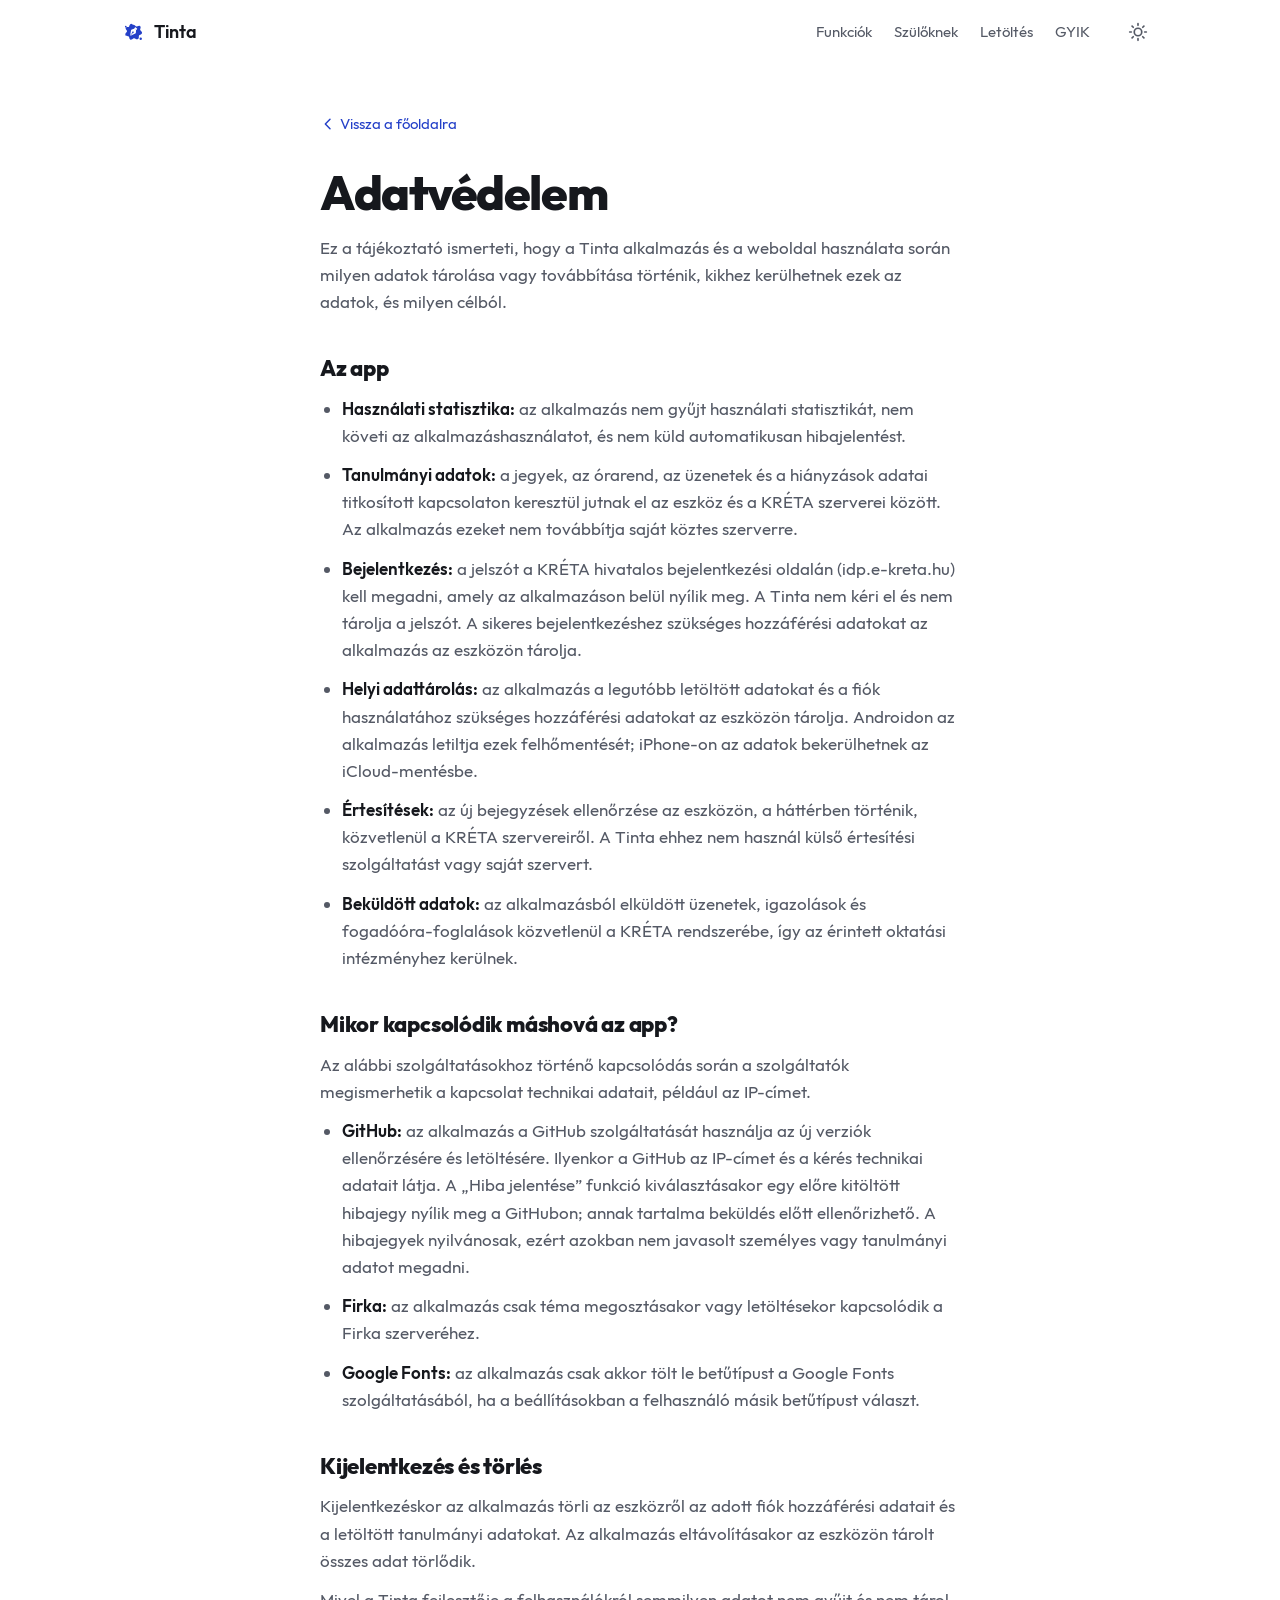
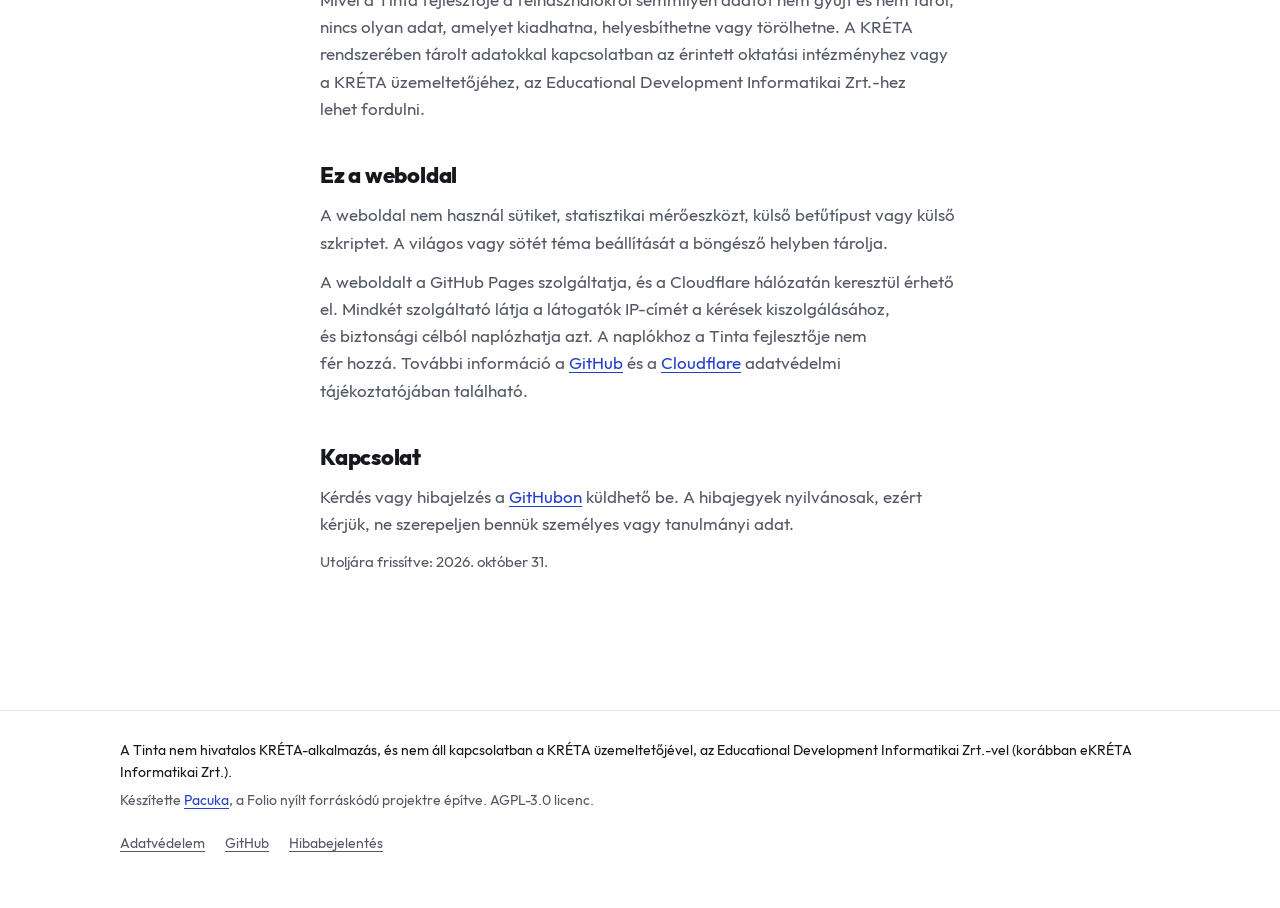
==== adatvedelem.html @ 9debe03b "GYIK és adatvédelem bővítése, animációk Co-Authored-By: Claude Opus 5.5 <noreply@anthropic.com>" ====
<!doctype html>
<html lang="hu" class="no-js">
<head>
  <meta charset="utf-8">
  <meta name="viewport" content="width=device-width, initial-scale=1">
  <meta http-equiv="Content-Security-Policy" content="default-src 'self'; img-src 'self'; style-src 'self'; script-src 'self'; font-src 'self'; object-src 'none'; base-uri 'self'; form-action 'none'">
  <meta name="referrer" content="strict-origin-when-cross-origin">
  <title>Adatvédelem – Tinta</title>
  <meta name="description" content="Tájékoztató a Tinta alkalmazás és a weboldal adatkezeléséről, az adattárolásról és az adat továbbításáról.">
  <meta name="theme-color" content="#111318">
  <link rel="canonical" href="https://tinta.pacuka.hu/adatvedelem.html">
  <link rel="icon" href="img/favicon.svg" type="image/svg+xml">
  <link rel="apple-touch-icon" href="img/icon-180.png">
  <script src="js/theme-boot.js"></script>
  <link rel="stylesheet" href="css/style.css">
</head>
<body>
<a class="skip" href="#fo">Ugrás a tartalomhoz</a>

<header class="site-header">
  <div class="container">
    <a class="brand" href="./" aria-label="Tinta – főoldal">
      <svg viewBox="0 0 108 108" aria-hidden="true"><defs><mask id="logo-m" maskUnits="userSpaceOnUse" x="0" y="0" width="108" height="108"><path d="M55 24c7 0 9 8 15 7s12-6 15 0-3 10-1 15 10 7 7 14-10 3-12 9 2 13-6 15-10-6-16-4-9 9-15 5-1-10-7-13-13 0-13-8 8-7 7-14-9-8-4-14 10 1 13-5c2-6 5-11 9-11S50 24 55 24z" fill="#fff"/><circle cx="86" cy="82" r="5" fill="#fff"/><circle cx="24" cy="32" r="3.5" fill="#fff"/><g transform="rotate(38 54 56) translate(19.6 20.2) scale(.62)"><path d="M54 88 L36 54 Q34 50 37 46 L48 30 L60 30 L71 46 Q74 50 72 54 Z" fill="#000"/><rect x="45" y="20" width="18" height="12" rx="3" fill="#000"/><path d="M54 86 L54 62" stroke="#fff" stroke-width="3.6" stroke-linecap="round"/><circle cx="54" cy="57" r="5.5" fill="#fff"/></g></mask></defs><rect width="108" height="108" fill="currentColor" mask="url(#logo-m)"/></svg>
      Tinta
    </a>
    <nav class="nav" id="site-nav" aria-label="Főmenü">
      <a href="./#funkciok">Funkciók</a>
      <a href="./#szuloknek">Szülőknek</a>
      <a href="./#letoltes">Letöltés</a>
      <a href="./#gyik">GYIK</a>
    </nav>
    <div class="header-actions">
      <button class="theme-toggle" id="theme-toggle" type="button" aria-pressed="false" aria-label="Világos téma">
        <svg class="moon" viewBox="0 0 24 24" fill="none" stroke="currentColor" stroke-width="2" stroke-linecap="round" stroke-linejoin="round" aria-hidden="true"><path d="M21 12.8A9 9 0 1 1 11.2 3a7 7 0 0 0 9.8 9.8z"/></svg>
        <svg class="sun" viewBox="0 0 24 24" fill="none" stroke="currentColor" stroke-width="2" stroke-linecap="round" aria-hidden="true"><circle cx="12" cy="12" r="4.5"/><path d="M12 2v2M12 20v2M4.9 4.9l1.4 1.4M17.7 17.7l1.4 1.4M2 12h2M20 12h2M4.9 19.1l1.4-1.4M17.7 6.3l1.4-1.4"/></svg>
      </button>
      <button class="menu-toggle" id="menu-toggle" type="button" aria-controls="site-nav" aria-expanded="false" aria-label="Menü">
        <svg viewBox="0 0 24 24" fill="none" stroke="currentColor" stroke-width="2.2" stroke-linecap="round" aria-hidden="true"><path class="bar1" d="M4 7h16"/><path class="bar2" d="M4 12h16"/><path class="bar3" d="M4 17h16"/></svg>
      </button>
    </div>
  </div>
</header>

<main id="fo">
  <article class="article">
    <!-- Élesítés előtt ügyvéd vagy adatvédelmi szakember nézze át ezt a szöveget!
         A tárhely GitHub Pages + Cloudflare (IP-naplózás, lásd „Ez a weboldal”). Ha statisztika (Umami) kerül az oldalra, ezt a részt is át kell írni. -->
    <a class="back" href="./"><svg width="18" height="18" viewBox="0 0 24 24" fill="none" stroke="currentColor" stroke-width="2.2" stroke-linecap="round" stroke-linejoin="round" aria-hidden="true"><path d="M15 5l-7 7 7 7"/></svg>Vissza a főoldalra</a>
    <h1>Adatvédelem</h1>
    <p>Ez a tájékoztató ismerteti, hogy a Tinta alkalmazás és a weboldal használata során milyen adatok tárolása vagy továbbítása történik, kikhez kerülhetnek ezek az adatok, és milyen célból.</p>

    <h2>Az app</h2>
    <ul>
      <li><strong>Használati statisztika:</strong> az alkalmazás nem gyűjt használati statisztikát, nem követi az alkalmazáshasználatot, és nem küld automatikusan hibajelentést.</li>
      <li><strong>Tanulmányi adatok:</strong> a jegyek, az órarend, az üzenetek és a hiányzások adatai titkosított kapcsolaton keresztül jutnak el az eszköz és a KRÉTA szerverei között. Az alkalmazás ezeket nem továbbítja saját köztes szerverre.</li>
      <li><strong>Bejelentkezés:</strong> a jelszót a KRÉTA hivatalos bejelentkezési oldalán (<span class="nowrap">idp.e-kreta.hu</span>) kell megadni, amely az alkalmazáson belül nyílik meg. A Tinta nem kéri el és nem tárolja a jelszót. A sikeres bejelentkezéshez szükséges hozzáférési adatokat az alkalmazás az eszközön tárolja.</li>
      <li><strong>Helyi adattárolás:</strong> az alkalmazás a legutóbb letöltött adatokat és a fiók használatához szükséges hozzáférési adatokat az eszközön tárolja. Androidon az alkalmazás letiltja ezek felhőmentését; iPhone-on az adatok bekerülhetnek az iCloud-mentésbe.</li>
      <li><strong>Értesítések:</strong> az új bejegyzések ellenőrzése az eszközön, a háttérben történik, közvetlenül a KRÉTA szervereiről. A Tinta ehhez nem használ külső értesítési szolgáltatást vagy saját szervert.</li>
      <li><strong>Beküldött adatok:</strong> az alkalmazásból elküldött üzenetek, igazolások és fogadóóra-foglalások közvetlenül a KRÉTA rendszerébe, így az érintett oktatási intézményhez kerülnek.</li>
    </ul>

    <h2>Mikor kapcsolódik máshová az app?</h2>
    <p>Az alábbi szolgáltatásokhoz történő kapcsolódás során a szolgáltatók megismerhetik a kapcsolat technikai adatait, például az IP-címet.</p>
    <ul>
      <li><strong>GitHub:</strong> az alkalmazás a GitHub szolgáltatását használja az új verziók ellenőrzésére és letöltésére. Ilyenkor a GitHub az IP-címet és a kérés technikai adatait látja. A „Hiba jelentése” funkció kiválasztásakor egy előre kitöltött hibajegy nyílik meg a GitHubon; annak tartalma beküldés előtt ellenőrizhető. A hibajegyek nyilvánosak, ezért azokban nem javasolt személyes vagy tanulmányi adatot megadni.</li>
      <li><strong>Firka:</strong> az alkalmazás csak téma megosztásakor vagy letöltésekor kapcsolódik a Firka szerveréhez.</li>
      <li><strong>Google Fonts:</strong> az alkalmazás csak akkor tölt le betűtípust a Google Fonts szolgáltatásából, ha a beállításokban a felhasználó másik betűtípust választ.</li>
    </ul>

    <h2>Kijelentkezés és törlés</h2>
    <p>Kijelentkezéskor az alkalmazás törli az eszközről az adott fiók hozzáférési adatait és a letöltött tanulmányi adatokat. Az alkalmazás eltávolításakor az eszközön tárolt összes adat törlődik.</p>
    <p>Mivel a Tinta fejlesztője a felhasználókról semmilyen adatot nem gyűjt és nem tárol, nincs olyan adat, amelyet kiadhatna, helyesbíthetne vagy törölhetne. A KRÉTA rendszerében tárolt adatokkal kapcsolatban az érintett oktatási intézményhez vagy a KRÉTA üzemeltetőjéhez, az Educational Development Informatikai Zrt.-hez lehet fordulni.</p>

    <h2>Ez a weboldal</h2>
    <p>A weboldal nem használ sütiket, statisztikai mérőeszközt, külső betűtípust vagy külső szkriptet. A világos vagy sötét téma beállítását a böngésző helyben tárolja.</p>
    <p>A weboldalt a GitHub Pages szolgáltatja, és a Cloudflare hálózatán keresztül érhető el. Mindkét szolgáltató látja a látogatók IP-címét a kérések kiszolgálásához, és biztonsági célból naplózhatja azt. A naplókhoz a Tinta fejlesztője nem fér hozzá. További információ a <a href="https://docs.github.com/en/site-policy/privacy-policies/github-general-privacy-statement">GitHub</a> és a <a href="https://www.cloudflare.com/privacypolicy/">Cloudflare</a> adatvédelmi tájékoztatójában található.</p>

    <h2>Kapcsolat</h2>
    <p>Kérdés vagy hibajelzés a <a href="https://github.com/Pacuka/tinta/issues">GitHubon</a> küldhető be. A hibajegyek nyilvánosak, ezért kérjük, ne szerepeljen bennük személyes vagy tanulmányi adat.</p>

    <p class="small">Utoljára frissítve: 2026. október 31.</p>
  </article>
</main>

<footer class="site-footer">
  <div class="container">
    <p class="disclaimer">A Tinta nem hivatalos KRÉTA-alkalmazás, és nem áll kapcsolatban a KRÉTA üzemeltetőjével, az Educational Development Informatikai Zrt.-vel (korábban eKRÉTA Informatikai Zrt.).</p>
    <p>Készítette <a href="https://github.com/Pacuka">Pacuka</a>, a Folio nyílt forráskódú projektre építve. AGPL-3.0 licenc.</p>
    <p class="footer-links">
      <a href="adatvedelem.html">Adatvédelem</a>
      <a href="https://github.com/Pacuka/tinta">GitHub</a>
      <a href="https://github.com/Pacuka/tinta/issues">Hibabejelentés</a>
    </p>
  </div>
</footer>

<script src="js/main.js"></script>
</body>
</html>
---- css/style.css ----
/* Tinta weboldal — „csendes” változat: egy keskeny szöveghasáb,
   a képernyőképek beszélnek. Sötét (alap) és fehér téma. */

@font-face {
  font-family: "Outfit";
  src: url("../fonts/Outfit-400.woff2") format("woff2");
  font-weight: 400;
  font-display: swap;
}
@font-face {
  font-family: "Outfit";
  src: url("../fonts/Outfit-600.woff2") format("woff2");
  font-weight: 600;
  font-display: swap;
}

@font-face {
  font-family: "Outfit";
  src: url("../fonts/Outfit-800.woff2") format("woff2");
  font-weight: 800;
  font-display: swap;
}

/* ---------- tokens ---------- */
:root,
:root[data-theme="dark"] {
  --bg: #111318;
  --text: #e8e9ed;
  --muted: #a1a5b0;
  --faint: #6f7480;
  --line: rgba(255, 255, 255, 0.11);
  --ink: #93a5ff; /* links, small accents */
  --stroke: #5c76ff; /* the pen line */
  --btn: #3f5ef0;
  --btn-text: #ffffff;
  --focus: #ffd166;
  --screen-edge: rgba(255, 255, 255, 0.14);
  --red: #ff7a6b;
  color-scheme: dark;
}
:root[data-theme="light"] {
  --bg: #ffffff;
  --text: #16181d;
  --muted: #545965;
  --faint: #8a8f99;
  --line: rgba(0, 0, 0, 0.1);
  --ink: #2440c8;
  --stroke: #2440c8;
  --btn: #2440c8;
  --btn-text: #ffffff;
  --focus: #b4007a;
  --screen-edge: rgba(0, 0, 0, 0.12);
  --red: #c8321e;
  color-scheme: light;
}
/* without JavaScript: follow the device */
@media (prefers-color-scheme: light) {
  :root:not([data-theme]) {
    --bg: #ffffff;
    --text: #16181d;
    --muted: #545965;
    --faint: #8a8f99;
    --line: rgba(0, 0, 0, 0.1);
    --ink: #2440c8;
    --stroke: #2440c8;
    --btn: #2440c8;
    --focus: #b4007a;
    --screen-edge: rgba(0, 0, 0, 0.12);
    --red: #c8321e;
    color-scheme: light;
  }
}

/* ---------- base ---------- */
*,
*::before,
*::after {
  box-sizing: border-box;
}
html {
  scroll-behavior: smooth;
  -webkit-text-size-adjust: 100%;
}
body {
  margin: 0;
  background: var(--bg);
  color: var(--text);
  font-family: "Outfit", system-ui, sans-serif;
  font-size: 17px;
  line-height: 1.6;
  -webkit-font-smoothing: antialiased;
  overflow-x: hidden;
}
img,
svg {
  display: block;
  max-width: 100%;
}
a {
  color: var(--ink);
  text-underline-offset: 3px;
  text-decoration-thickness: 1px;
}
a:hover {
  text-decoration-thickness: 2px;
}
h1,
h2,
h3 {
  margin: 0;
  font-weight: 600;
  line-height: 1.2;
  text-wrap: balance;
}
h2 {
  font-size: clamp(32px, 5.2vw, 56px);
  font-weight: 800;
  letter-spacing: -0.03em;
  line-height: 1.04;
}
.sec-no {
  font-size: 13px;
  font-weight: 600;
  letter-spacing: 0.08em;
  text-transform: uppercase;
  color: var(--ink);
  margin-bottom: 10px;
}
.stamp {
  display: inline-block;
  vertical-align: middle;
  margin-left: 10px;
  padding: 2px 10px 1px;
  border: 2.5px solid var(--red);
  border-radius: 5px;
  color: var(--red);
  font-size: 15px;
  font-weight: 800;
  letter-spacing: 0.12em;
  text-transform: uppercase;
  line-height: 1.5;
  transform: rotate(-6deg) translateY(-6px);
  opacity: 0.9;
}
.dl-meta {
  font-size: 14px;
  color: var(--muted);
  margin-left: 10px;
  font-variant-numeric: tabular-nums;
}
h3 {
  font-size: 17px;
}
.feature h3 {
  font-size: 21px;
  font-weight: 800;
  letter-spacing: -0.01em;
}
p,
figure,
ul,
ol {
  margin: 0;
}
p {
  text-wrap: pretty;
}
strong {
  font-weight: 600;
}
.nowrap {
  white-space: nowrap;
}
:focus-visible {
  outline: 2px solid var(--focus);
  outline-offset: 3px;
  border-radius: 4px;
}
.skip {
  position: absolute;
  left: -999px;
  top: 8px;
  background: var(--bg);
  color: var(--text);
  padding: 8px 12px;
  border: 1px solid var(--line);
  z-index: 100;
}
.skip:focus {
  left: 16px;
}
@media (prefers-reduced-motion: reduce) {
  html {
    scroll-behavior: auto;
  }
  *,
  *::before,
  *::after {
    transition: none !important;
  }
}

/* ---------- layout ---------- */
.container {
  width: 100%;
  max-width: 1088px;
  margin: 0 auto;
  padding: 0 20px;
}
@media (min-width: 720px) {
  .container {
    padding: 0 24px;
  }
}
/* the reading column: short lines, left aligned */
.col {
  max-width: 640px;
}
.container.col {
  max-width: 1088px;
}
.container.col > * {
  max-width: 640px;
}
.lead {
  color: var(--muted);
  margin-top: 10px;
}
.small {
  font-size: 15px;
  color: var(--muted);
}
.section {
  padding: 72px 0 0;
}
@media (min-width: 900px) {
  .section {
    padding-top: 112px;
  }
}

/* ---------- header ---------- */
.site-header {
  position: relative;
  z-index: 20;
}
.site-header .container {
  display: flex;
  align-items: center;
  height: 64px;
  gap: 8px;
}
.brand {
  display: flex;
  align-items: center;
  gap: 8px;
  font-weight: 600;
  font-size: 18px;
  color: var(--text);
  text-decoration: none;
}
.brand svg {
  width: 26px;
  height: 26px;
  color: var(--stroke);
}
.nav {
  display: none;
  margin-left: auto;
  gap: 22px;
}
.nav a {
  color: var(--muted);
  text-decoration: none;
  font-size: 15px;
}
.nav a:hover {
  color: var(--text);
}
@media (min-width: 760px) {
  .nav {
    display: flex;
  }
}
@media (max-width: 759px) {
  .nav.open {
    display: flex;
    flex-direction: column;
    gap: 0;
    position: absolute;
    top: 64px;
    left: 0;
    right: 0;
    padding: 4px 20px 16px;
    background: var(--bg);
    border-bottom: 1px solid var(--line);
  }
  .nav.open a {
    font-size: 18px;
    padding: 10px 0;
    color: var(--text);
  }
  /* without JavaScript the menu can't open, so just show the links */
  .no-js .nav {
    display: flex;
    flex-wrap: wrap;
    gap: 4px 14px;
  }
  .no-js .site-header .container {
    flex-wrap: wrap;
    height: auto;
    padding-top: 14px;
  }
}
.header-actions {
  display: flex;
  align-items: center;
  gap: 2px;
  margin-left: auto;
}
@media (min-width: 760px) {
  .header-actions {
    margin-left: 18px;
  }
}
.theme-toggle,
.menu-toggle {
  width: 44px;
  height: 44px;
  padding: 0;
  border: 0;
  background: none;
  color: var(--muted);
  display: grid;
  place-items: center;
  cursor: pointer;
}
.theme-toggle:hover,
.menu-toggle:hover {
  color: var(--text);
}
.theme-toggle svg,
.menu-toggle svg {
  width: 20px;
  height: 20px;
}
.theme-toggle .sun {
  display: none;
}
:root[data-theme="light"] .theme-toggle .sun {
  display: block;
}
:root[data-theme="light"] .theme-toggle .moon {
  display: none;
}
.no-js .theme-toggle,
.no-js .menu-toggle {
  display: none;
}
@media (min-width: 760px) {
  .menu-toggle {
    display: none;
  }
}

/* ---------- buttons & links ---------- */
.btn {
  display: inline-block;
  padding: 10px 18px;
  border-radius: 6px;
  font-weight: 600;
  font-size: 16px;
  text-decoration: none;
  color: var(--text);
}
.btn--primary {
  background: var(--btn);
  color: var(--btn-text);
}
.btn--primary:hover {
  filter: brightness(1.08);
}
.text-link {
  font-weight: 600;
  text-decoration: none;
  padding: 10px 0;
}
.text-link:hover {
  text-decoration: underline;
}
.text-link--quiet {
  font-weight: 400;
  color: var(--muted);
  text-decoration: underline;
}

/* ---------- hero ---------- */
.hero {
  padding: 56px 0 0;
}
@media (min-width: 900px) {
  .hero {
    padding-top: 96px;
  }
}
.hero h1 {
  font-weight: 800;
  font-size: clamp(38px, 11.5vw, 76px);
  letter-spacing: -0.03em;
  line-height: 1.06;
}
.hero-text {
  max-width: 640px;
}
/* big home screen next to the headline — desktop only (on phones it's
   the first picture of the screenshot row) */
.hero-shot {
  display: none;
}
@media (min-width: 900px) {
  .hero-grid {
    display: grid;
    grid-template-columns: minmax(0, 1fr) 300px;
    gap: 56px;
    align-items: center;
  }
  .hero-shot {
    display: block;
    transform: rotate(2.5deg);
  }
  .hero-shot figcaption {
    margin-top: 14px;
    font-size: 14px;
    color: var(--muted);
    transform: rotate(-2.5deg);
  }
  .shots .phone-only {
    display: none;
  }
}
.hero .lead {
  font-size: 19px;
  margin-top: 6px;
  max-width: 30em;
}
.hero-actions {
  display: flex;
  flex-wrap: wrap;
  align-items: center;
  gap: 12px 22px;
  margin-top: 26px;
}
.hero-note {
  margin-top: 14px;
  font-size: 15px;
  color: var(--muted);
}

/* Pen draws the line, lifts off, the app icon's blot lands at the end.
   js/main.js moves the nib; without JS (or with reduced motion) the
   finished line is shown. */
.ink-stroke {
  display: block;
  width: min(290px, 78%);
  height: auto;
  margin: 8px 0 4px -4px;
  color: var(--stroke);
  overflow: visible;
}
.ink-line {
  fill: none;
  stroke: currentColor;
  stroke-width: 5;
  stroke-linecap: round;
}
.ink-blot,
.mi-blot {
  fill: currentColor;
}
.ink-nib,
.mi-nib {
  fill: var(--text);
  opacity: 0;
}
.nib-slit {
  stroke: var(--bg);
  stroke-width: 3.6;
  stroke-linecap: round;
}
.nib-hole {
  fill: var(--bg);
}
.js .ink-stroke .ink-blot,
.js .margin-ink .mi-blot {
  transform: scale(0);
  transform-box: fill-box;
  transform-origin: 30% 50%;
}
.ink-blot.landed,
.mi-blot.landed {
  animation: blot-land 0.45s cubic-bezier(0.3, 1.6, 0.5, 1) both;
}
@keyframes blot-land {
  0% {
    transform: scale(0);
  }
  100% {
    transform: scale(1);
  }
}

/* Notebook margin: a thin ink line follows the reader down the page and
   ends in a blot at the download section. Only where there is room. */
.margin-ink {
  display: none;
}
@media (min-width: 1200px) {
  main {
    position: relative;
  }
  .margin-ink {
    display: block;
    position: absolute;
    top: 0;
    left: calc((100% - 1040px) / 2 - 58px);
    width: 40px;
    pointer-events: none;
    color: var(--stroke);
  }
  .margin-ink svg {
    width: 40px;
    height: 100%;
    overflow: visible;
  }
  .mi-line {
    fill: none;
    stroke: currentColor;
    stroke-width: 1.6;
    stroke-linecap: round;
    opacity: 0.5;
  }
}
@media (prefers-reduced-motion: reduce) {
  .js .ink-stroke .ink-blot,
  .js .margin-ink .mi-blot {
    transform: none;
  }
  .ink-blot.landed,
  .mi-blot.landed {
    animation: none;
  }
}

/* ---------- screenshots ---------- */
.shot-light {
  display: none;
}
:root[data-theme="light"] .shot-light {
  display: block;
}
:root[data-theme="light"] .shot-dark {
  display: none;
}
@media (prefers-color-scheme: light) {
  :root:not([data-theme]) .shot-light {
    display: block;
  }
  :root:not([data-theme]) .shot-dark {
    display: none;
  }
}
/* the bare screen, cut like a phone display — no fake device frame */
.screen {
  border-radius: 22px;
  overflow: hidden;
  outline: 1px solid var(--screen-edge);
  outline-offset: -1px;
  background: var(--bg);
}
.screen img {
  width: 100%;
  height: auto;
}

.section--shots {
  padding-top: 56px;
}
@media (min-width: 900px) {
  .section--shots {
    padding-top: 80px;
  }
}
.shots-head {
  max-width: 640px;
}
.shots-head p:last-child {
  margin-top: 10px;
  color: var(--muted);
}
.shots {
  --shot-slide-width: min(64vw, 300px, calc(100vw - 80px));
  list-style: none;
  padding: 0;
  margin-top: 20px;
  display: grid;
  grid-auto-flow: column;
  grid-auto-columns: var(--shot-slide-width);
  gap: 16px;
  overflow-x: auto;
  scroll-snap-type: x proximity;
  padding-inline: max(20px, calc((100% - var(--shot-slide-width)) / 2));
  scrollbar-width: thin;
  padding-bottom: 12px;
  scroll-behavior: smooth;
}
.shots li {
  scroll-snap-align: center;
}
@media (min-width: 600px) {
  .shots {
    grid-auto-columns: 40%;
    padding-inline: 0;
  }
  .shots li {
    scroll-snap-align: start;
  }
}
@media (min-width: 900px) {
  .shots {
    grid-auto-flow: row;
    grid-template-columns: repeat(3, 1fr);
    gap: 48px;
    overflow: visible;
    padding-bottom: 0;
    padding-inline: 0;
    scroll-snap-type: none;
    scroll-behavior: auto;
  }
}
@media (prefers-reduced-motion: reduce) {
  .shots {
    scroll-behavior: auto;
  }
}
.shots figcaption {
  margin-top: 12px;
  font-size: 14px;
  color: var(--muted);
  text-wrap: balance;
}

/* ---------- features ---------- */
.features {
  margin-top: 36px;
  display: grid;
  gap: 26px;
}
@media (min-width: 720px) {
  .features {
    grid-template-columns: 1fr 1fr;
    gap: 34px 48px;
    max-width: 760px;
  }
}
.feature p {
  color: var(--muted);
  margin-top: 4px;
}

/* ---------- parents ---------- */
.split {
  display: grid;
  gap: 40px;
}
@media (min-width: 860px) {
  .split {
    grid-template-columns: minmax(0, 600px) 280px;
    column-gap: clamp(48px, 9vw, 130px);
    justify-content: start;
    align-items: start;
  }
}
.plain-list {
  list-style: none;
  padding: 0;
  margin-top: 28px;
}
.plain-list li {
  color: var(--muted);
  padding: 14px 0;
  border-top: 1px solid var(--line);
}
.plain-list li:last-child {
  border-bottom: 1px solid var(--line);
}
.plain-list strong {
  display: block;
  color: var(--text);
}
.split-shot {
  width: min(260px, 70%);
  justify-self: center;
}
@media (min-width: 860px) {
  .split-shot {
    width: 100%;
    margin-top: 8px;
    justify-self: start;
  }
}

/* ---------- download ---------- */
.download {
  display: grid;
  gap: 44px;
  margin-top: 36px;
  max-width: 900px;
}
@media (min-width: 800px) {
  .download {
    grid-template-columns: 1fr 1fr;
    gap: 0;
  }
  .platform + .platform {
    border-left: 1px solid var(--line);
    padding-left: 40px;
  }
  .platform:first-child {
    padding-right: 40px;
  }
}
.platform h3 {
  font-size: 19px;
}
.platform ol {
  margin-top: 12px;
  padding-left: 22px;
  color: var(--muted);
}
.platform li + li {
  margin-top: 8px;
}
.platform li::marker {
  color: var(--muted);
}
.platform strong {
  color: var(--text);
}
.platform-actions {
  display: flex;
  flex-wrap: wrap;
  align-items: center;
  gap: 10px 22px;
  margin-top: 22px;
}
.platform .small {
  margin-top: 12px;
}

/* ---------- FAQ ---------- */
.faq {
  margin-top: 28px;
  max-width: 900px;
}
.qa {
  padding: 20px 0;
  border-top: 1px solid var(--line);
}
.qa p {
  color: var(--muted);
  margin-top: 6px;
}
.qa .fp {
  display: block;
  margin: 8px 0;
  font-size: .85em;
  word-break: break-all;
  color: var(--text);
}
@media (min-width: 800px) {
  .qa {
    display: grid;
    grid-template-columns: 260px 1fr;
    gap: 40px;
  }
  .qa p {
    margin-top: 0;
  }
}

/* ---------- footer ---------- */
.site-footer {
  margin-top: 96px;
  padding: 28px 0 48px;
  border-top: 1px solid var(--line);
  font-size: 14px;
  color: var(--muted);
}
.site-footer p + p,
.site-footer div + div {
  margin-top: 6px;
}
.disclaimer {
  color: var(--text);
}
.footer-links {
  display: flex;
  flex-wrap: wrap;
  gap: 6px 20px;
  margin-top: 14px !important;
}
.footer-links a {
  color: var(--muted);
  padding: 6px 0;
}
.footer-links a:hover {
  color: var(--text);
}

/* ---------- article (privacy) ---------- */
.article {
  max-width: 688px;
  padding: 48px 24px 40px;
  margin: 0 auto;
}
.article h1 {
  font-size: clamp(34px, 6vw, 48px);
  font-weight: 800;
  letter-spacing: -0.03em;
}
.article h2 {
  font-size: 22px;
  margin-top: 40px;
  letter-spacing: -0.01em;
  line-height: 1.25;
}
.article p,
.article li {
  color: var(--muted);
  margin-top: 12px;
}
.article strong {
  color: var(--text);
}
.article ul {
  padding-left: 22px;
}
.back {
  display: inline-flex;
  align-items: center;
  gap: 4px;
  text-decoration: none;
  color: var(--ink);
  margin-bottom: 28px;
  font-size: 15px;
}
.back svg {
  width: 16px;
  height: 16px;
}
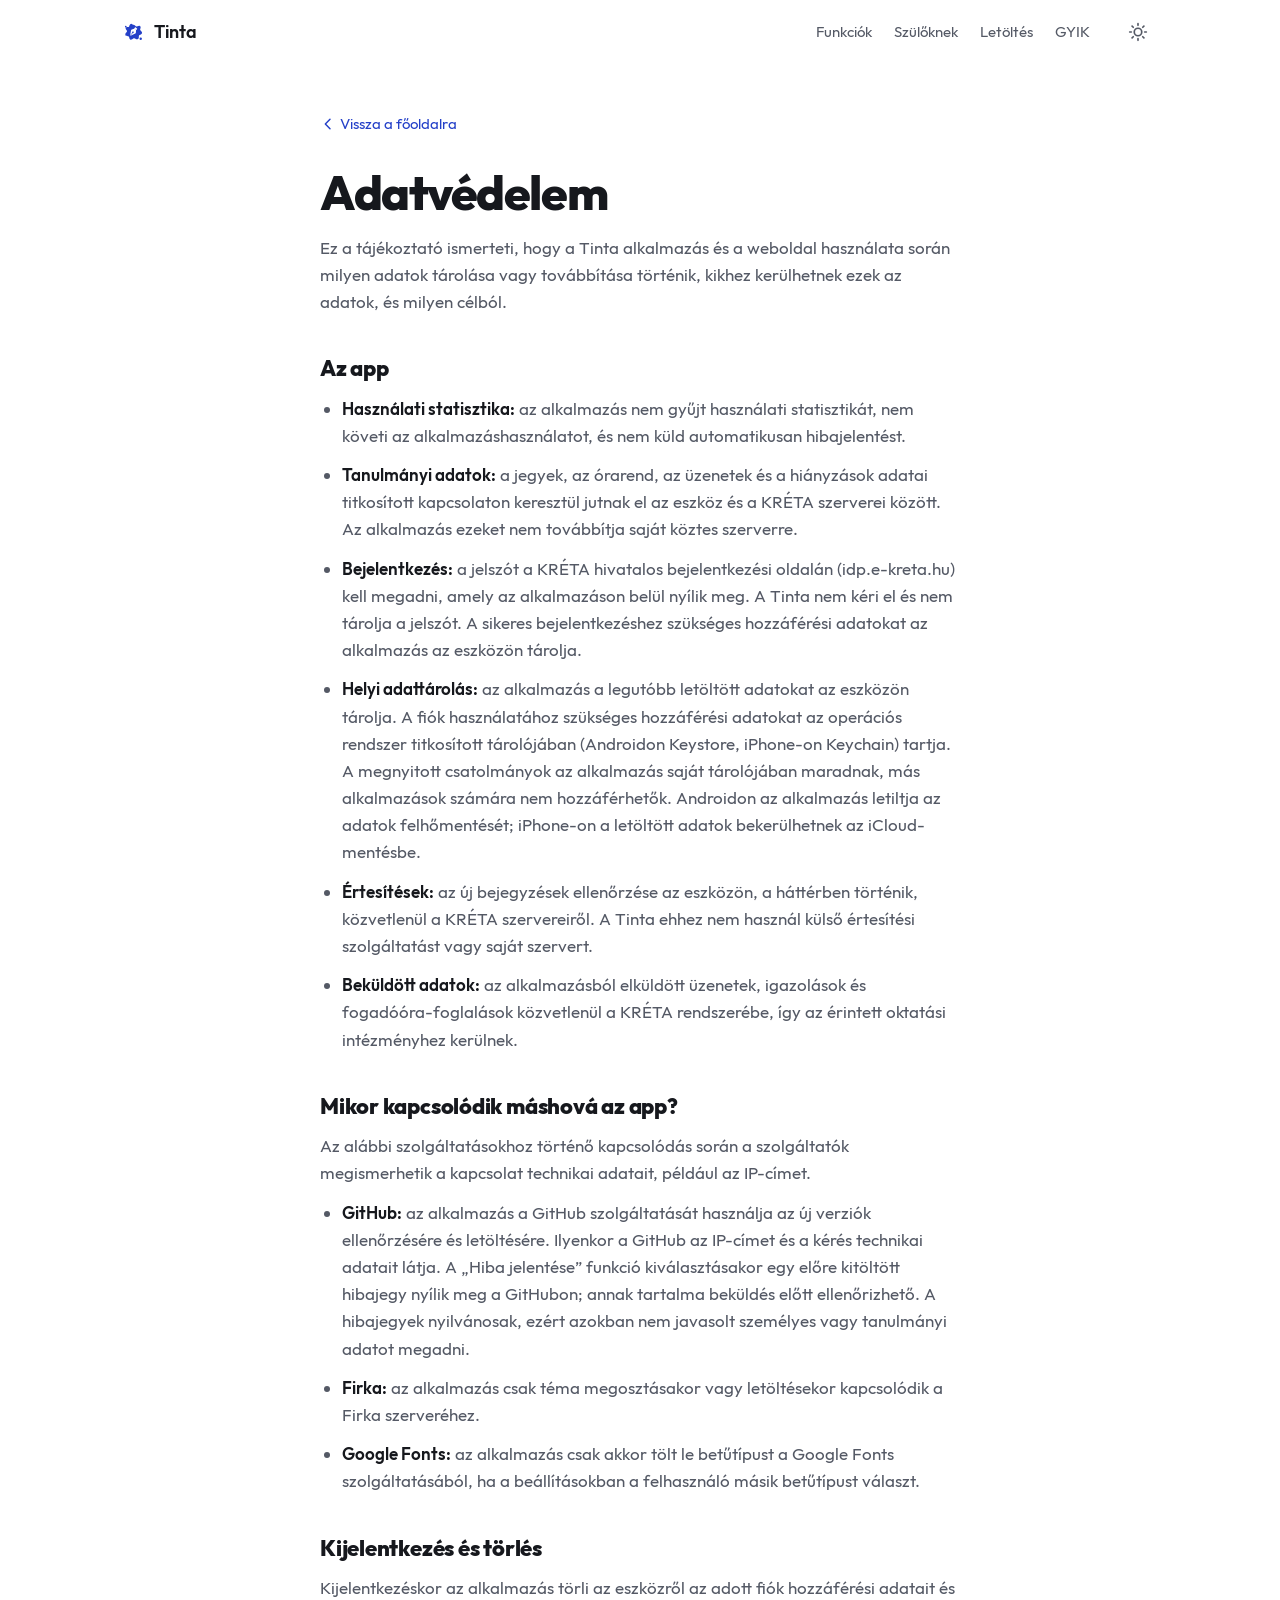
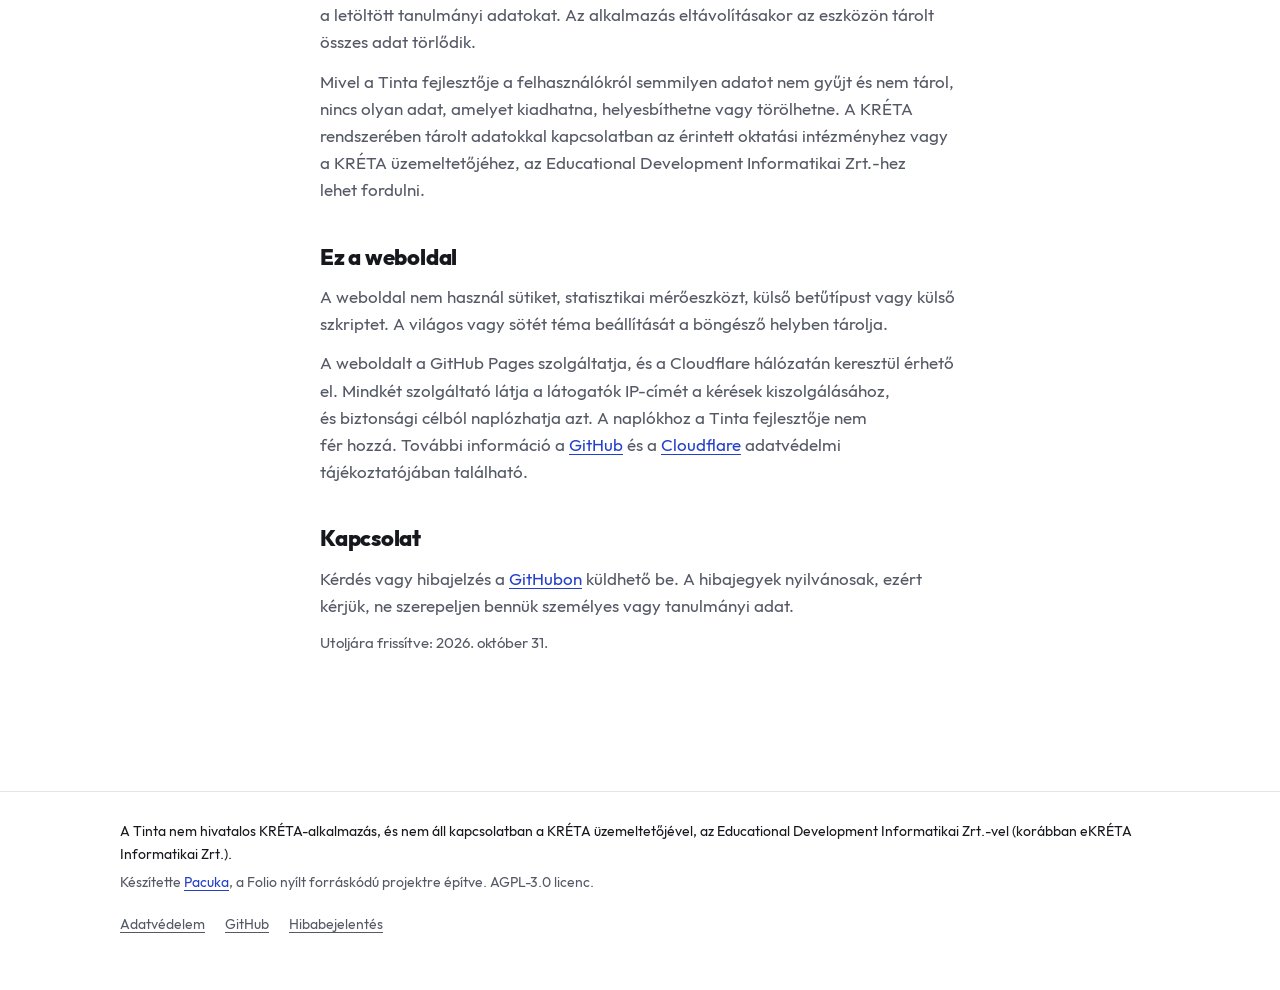
==== commit 3775f291: "1.5: adatvédelem, GYIK, automatikus verziófrissítés Co-Authored-By: Claude Opus 5.5 <noreply@anthrop" ====
--- a/adatvedelem.html
+++ b/adatvedelem.html
@@ -54,7 +54,7 @@
       <li><strong>Használati statisztika:</strong> az alkalmazás nem gyűjt használati statisztikát, nem követi az alkalmazáshasználatot, és nem küld automatikusan hibajelentést.</li>
       <li><strong>Tanulmányi adatok:</strong> a jegyek, az órarend, az üzenetek és a hiányzások adatai titkosított kapcsolaton keresztül jutnak el az eszköz és a KRÉTA szerverei között. Az alkalmazás ezeket nem továbbítja saját köztes szerverre.</li>
       <li><strong>Bejelentkezés:</strong> a jelszót a KRÉTA hivatalos bejelentkezési oldalán (<span class="nowrap">idp.e-kreta.hu</span>) kell megadni, amely az alkalmazáson belül nyílik meg. A Tinta nem kéri el és nem tárolja a jelszót. A sikeres bejelentkezéshez szükséges hozzáférési adatokat az alkalmazás az eszközön tárolja.</li>
-      <li><strong>Helyi adattárolás:</strong> az alkalmazás a legutóbb letöltött adatokat és a fiók használatához szükséges hozzáférési adatokat az eszközön tárolja. Androidon az alkalmazás letiltja ezek felhőmentését; iPhone-on az adatok bekerülhetnek az iCloud-mentésbe.</li>
+      <li><strong>Helyi adattárolás:</strong> az alkalmazás a legutóbb letöltött adatokat az eszközön tárolja. A fiók használatához szükséges hozzáférési adatokat az operációs rendszer titkosított tárolójában (Androidon Keystore, iPhone-on Keychain) tartja. A megnyitott csatolmányok az alkalmazás saját tárolójában maradnak, más alkalmazások számára nem hozzáférhetők. Androidon az alkalmazás letiltja az adatok felhőmentését; iPhone-on a letöltött adatok bekerülhetnek az iCloud-mentésbe.</li>
       <li><strong>Értesítések:</strong> az új bejegyzések ellenőrzése az eszközön, a háttérben történik, közvetlenül a KRÉTA szervereiről. A Tinta ehhez nem használ külső értesítési szolgáltatást vagy saját szervert.</li>
       <li><strong>Beküldött adatok:</strong> az alkalmazásból elküldött üzenetek, igazolások és fogadóóra-foglalások közvetlenül a KRÉTA rendszerébe, így az érintett oktatási intézményhez kerülnek.</li>
     </ul>
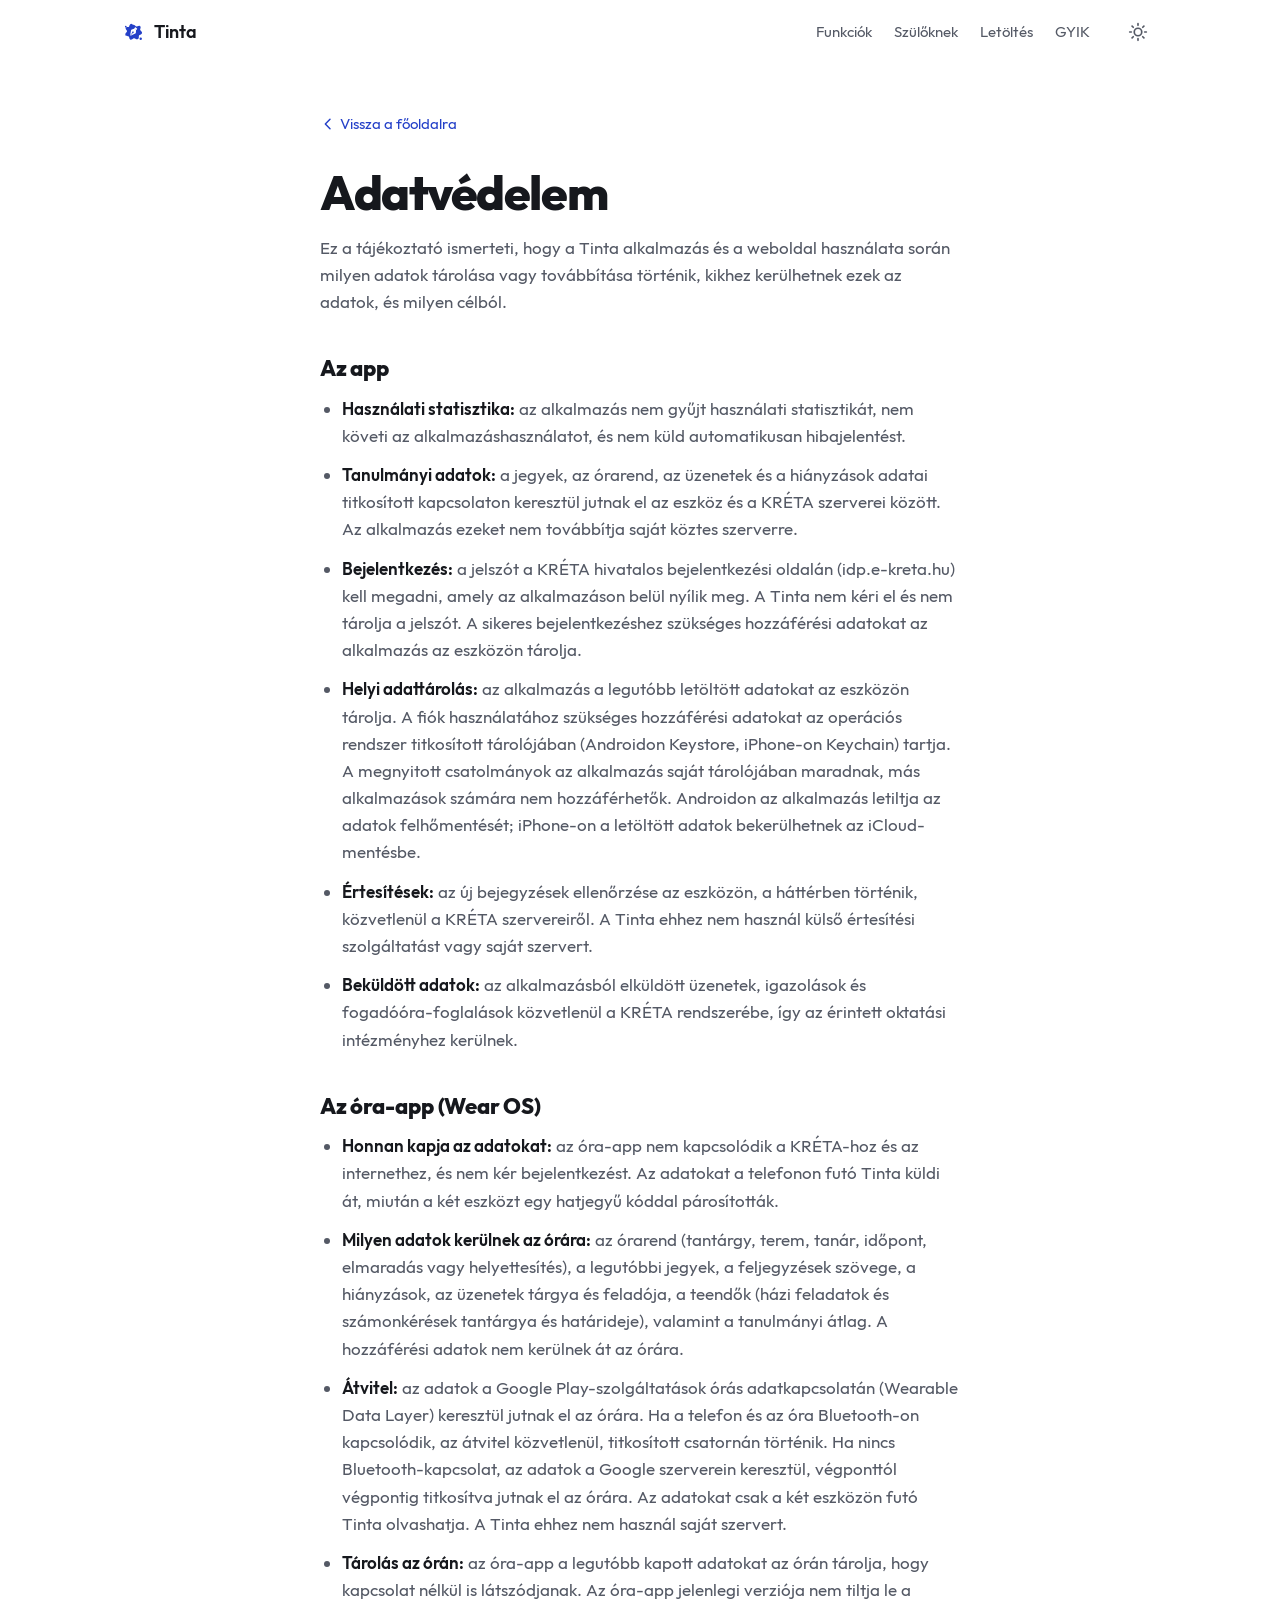
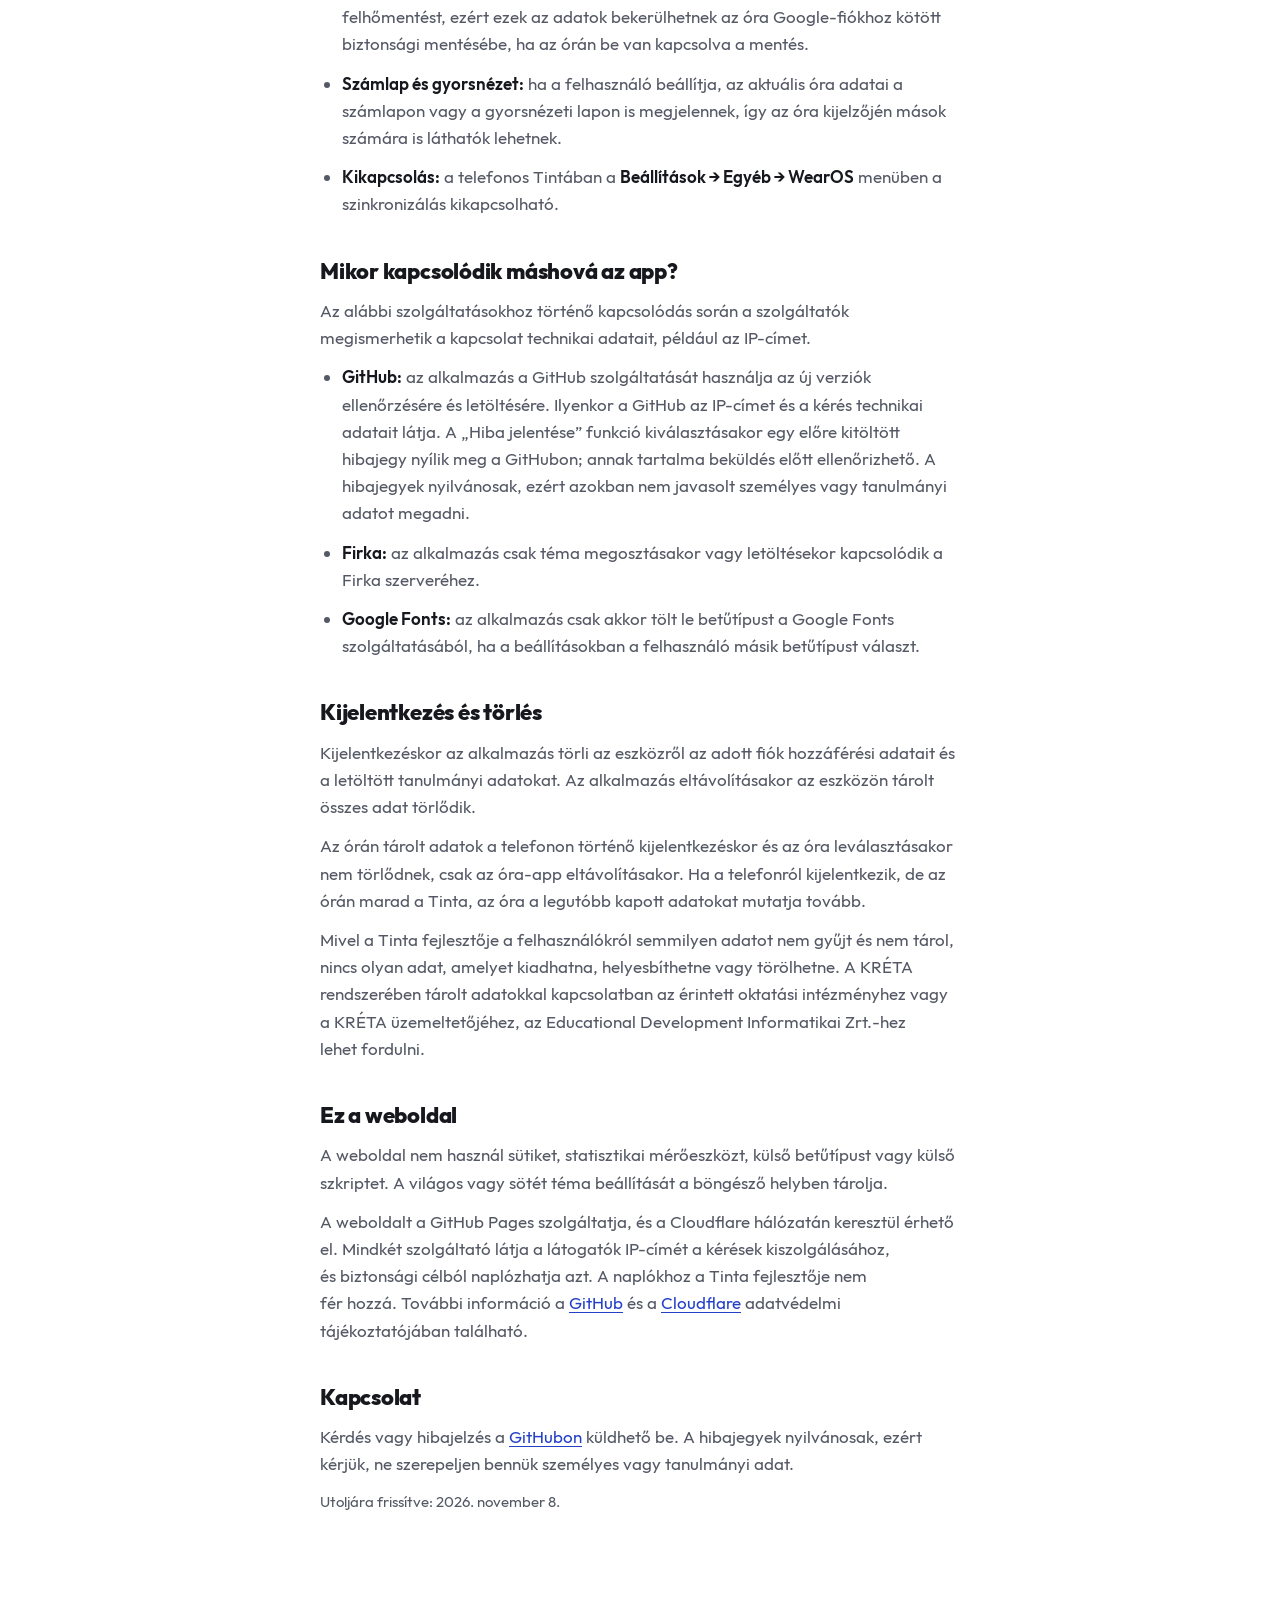
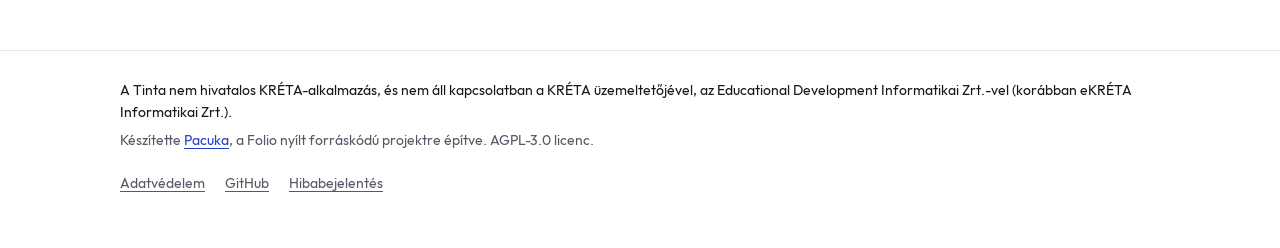
==== commit 157c07e5: "Adatvédelem: az óra-app adatkezelése Co-Authored-By: Claude Opus 5.5 <noreply@anthropic.com>" ====
--- a/adatvedelem.html
+++ b/adatvedelem.html
@@ -59,6 +59,16 @@
       <li><strong>Beküldött adatok:</strong> az alkalmazásból elküldött üzenetek, igazolások és fogadóóra-foglalások közvetlenül a KRÉTA rendszerébe, így az érintett oktatási intézményhez kerülnek.</li>
     </ul>
 
+    <h2>Az óra-app (Wear OS)</h2>
+    <ul>
+      <li><strong>Honnan kapja az adatokat:</strong> az óra-app nem kapcsolódik a KRÉTA-hoz és az internethez, és nem kér bejelentkezést. Az adatokat a telefonon futó Tinta küldi át, miután a két eszközt egy hatjegyű kóddal párosították.</li>
+      <li><strong>Milyen adatok kerülnek az órára:</strong> az órarend (tantárgy, terem, tanár, időpont, elmaradás vagy helyettesítés), a legutóbbi jegyek, a feljegyzések szövege, a hiányzások, az üzenetek tárgya és feladója, a teendők (házi feladatok és számonkérések tantárgya és határideje), valamint a tanulmányi átlag. A hozzáférési adatok nem kerülnek át az órára.</li>
+      <li><strong>Átvitel:</strong> az adatok a Google Play-szolgáltatások órás adatkapcsolatán (Wearable Data Layer) keresztül jutnak el az órára. Ha a telefon és az óra Bluetooth-on kapcsolódik, az átvitel közvetlenül, titkosított csatornán történik. Ha nincs Bluetooth-kapcsolat, az adatok a Google szerverein keresztül, végponttól végpontig titkosítva jutnak el az órára. Az adatokat csak a két eszközön futó Tinta olvashatja. A Tinta ehhez nem használ saját szervert.</li>
+      <li><strong>Tárolás az órán:</strong> az óra-app a legutóbb kapott adatokat az órán tárolja, hogy kapcsolat nélkül is látszódjanak. Az óra-app jelenlegi verziója nem tiltja le a felhőmentést, ezért ezek az adatok bekerülhetnek az óra Google-fiókhoz kötött biztonsági mentésébe, ha az órán be van kapcsolva a mentés.</li>
+      <li><strong>Számlap és gyorsnézet:</strong> ha a felhasználó beállítja, az aktuális óra adatai a számlapon vagy a gyorsnézeti lapon is megjelennek, így az óra kijelzőjén mások számára is láthatók lehetnek.</li>
+      <li><strong>Kikapcsolás:</strong> a telefonos Tintában a <strong>Beállítások → Egyéb → WearOS</strong> menüben a szinkronizálás kikapcsolható.</li>
+    </ul>
+
     <h2>Mikor kapcsolódik máshová az app?</h2>
     <p>Az alábbi szolgáltatásokhoz történő kapcsolódás során a szolgáltatók megismerhetik a kapcsolat technikai adatait, például az IP-címet.</p>
     <ul>
@@ -69,6 +79,7 @@
 
     <h2>Kijelentkezés és törlés</h2>
     <p>Kijelentkezéskor az alkalmazás törli az eszközről az adott fiók hozzáférési adatait és a letöltött tanulmányi adatokat. Az alkalmazás eltávolításakor az eszközön tárolt összes adat törlődik.</p>
+    <p>Az órán tárolt adatok a telefonon történő kijelentkezéskor és az óra leválasztásakor nem törlődnek, csak az óra-app eltávolításakor. Ha a telefonról kijelentkezik, de az órán marad a Tinta, az óra a legutóbb kapott adatokat mutatja tovább.</p>
     <p>Mivel a Tinta fejlesztője a felhasználókról semmilyen adatot nem gyűjt és nem tárol, nincs olyan adat, amelyet kiadhatna, helyesbíthetne vagy törölhetne. A KRÉTA rendszerében tárolt adatokkal kapcsolatban az érintett oktatási intézményhez vagy a KRÉTA üzemeltetőjéhez, az Educational Development Informatikai Zrt.-hez lehet fordulni.</p>
 
     <h2>Ez a weboldal</h2>
@@ -78,7 +89,7 @@
     <h2>Kapcsolat</h2>
     <p>Kérdés vagy hibajelzés a <a href="https://github.com/Pacuka/tinta/issues">GitHubon</a> küldhető be. A hibajegyek nyilvánosak, ezért kérjük, ne szerepeljen bennük személyes vagy tanulmányi adat.</p>
 
-    <p class="small">Utoljára frissítve: 2026. október 31.</p>
+    <p class="small">Utoljára frissítve: 2026. november 8.</p>
   </article>
 </main>
 
--- a/css/style.css
+++ b/css/style.css
@@ -649,6 +649,47 @@
   text-wrap: balance;
 }
 
+/* ---------- watch ---------- */
+.watches {
+  list-style: none;
+  padding: 0;
+  margin: 32px 0;
+  display: grid;
+  gap: 32px;
+  justify-items: center;
+}
+.watches figure {
+  margin: 0;
+  max-width: 260px;
+  text-align: center;
+}
+.watches img {
+  display: block;
+  width: 100%;
+  height: auto;
+  border-radius: 50%;
+  background: #000;
+  border: 7px solid #24262c;
+}
+.watches figcaption {
+  margin-top: 14px;
+  font-size: 14px;
+  color: var(--muted);
+  text-wrap: balance;
+}
+@media (min-width: 760px) {
+  .watches {
+    grid-template-columns: repeat(3, 1fr);
+    gap: 40px;
+  }
+}
+.watch-install {
+  margin-top: 44px;
+  padding-top: 32px;
+  border-top: 1px solid var(--line);
+  max-width: 900px;
+}
+
 /* ---------- features ---------- */
 .features {
   margin-top: 36px;
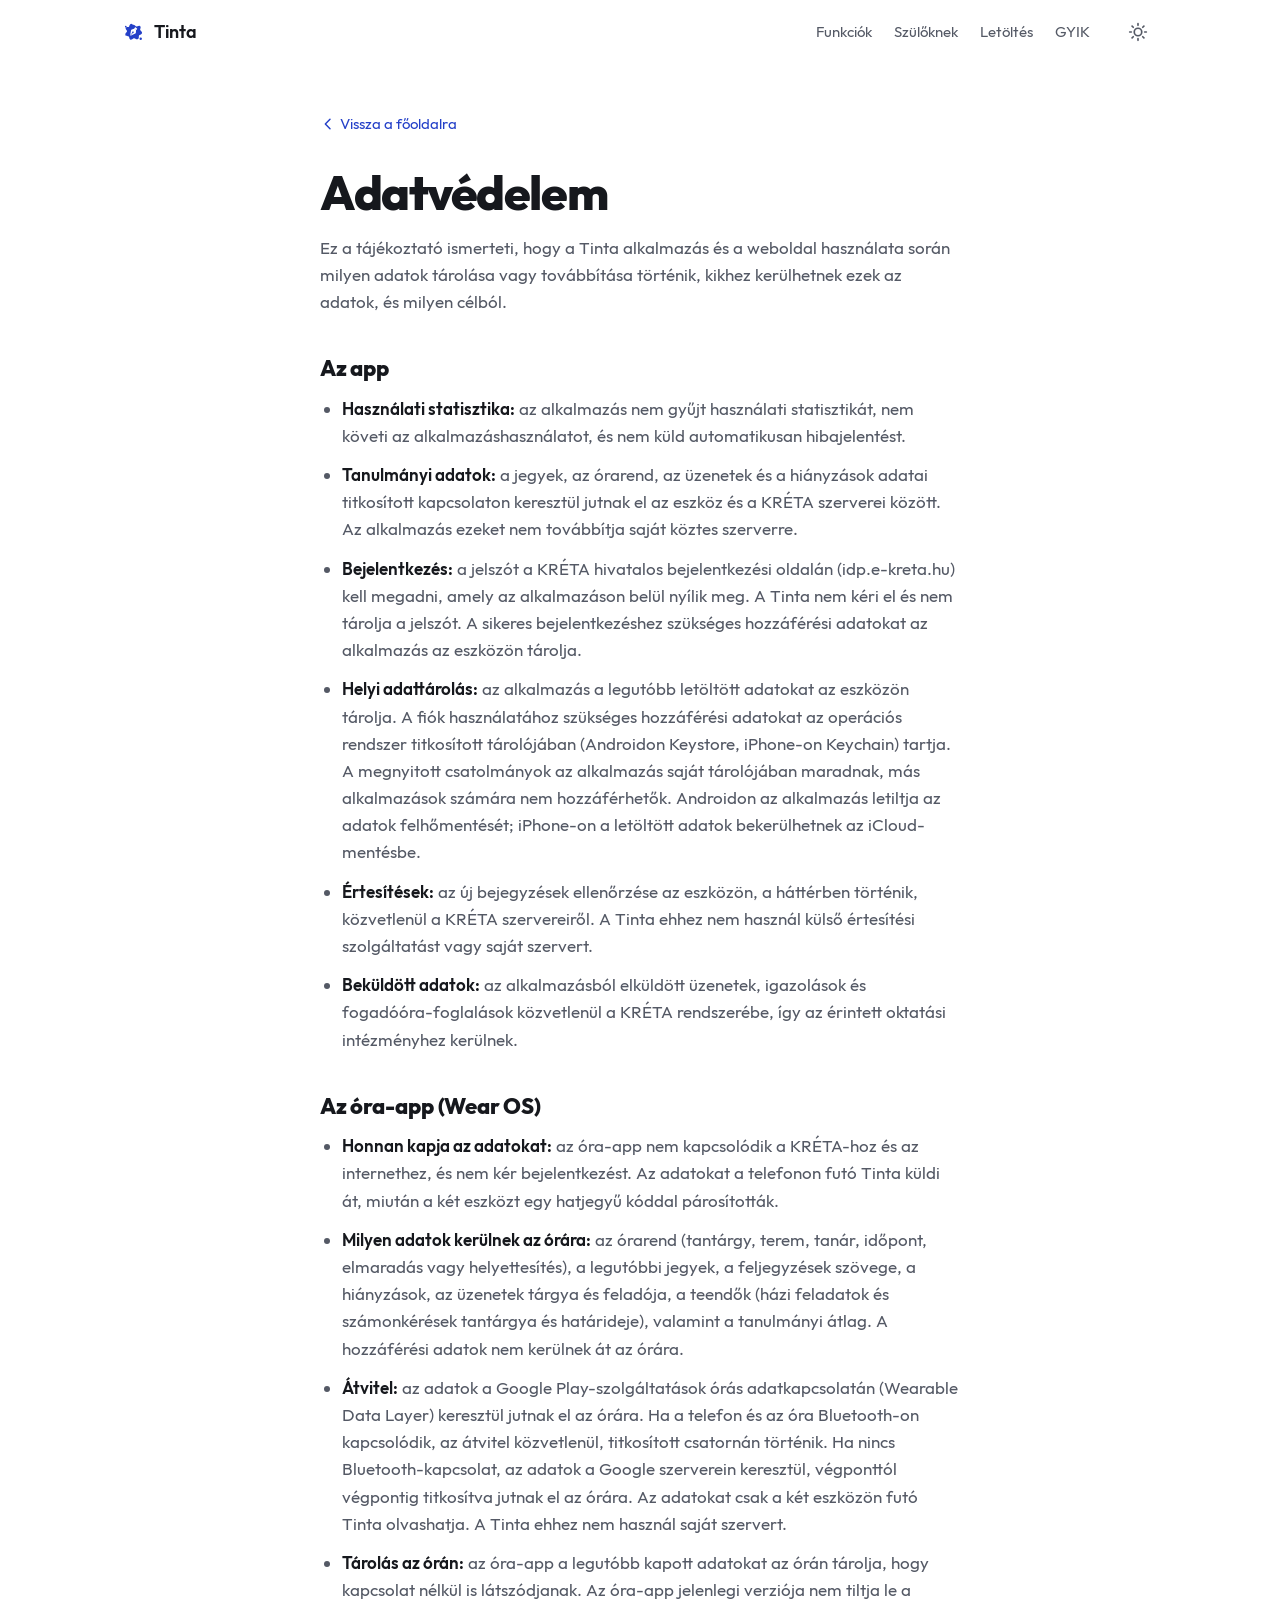
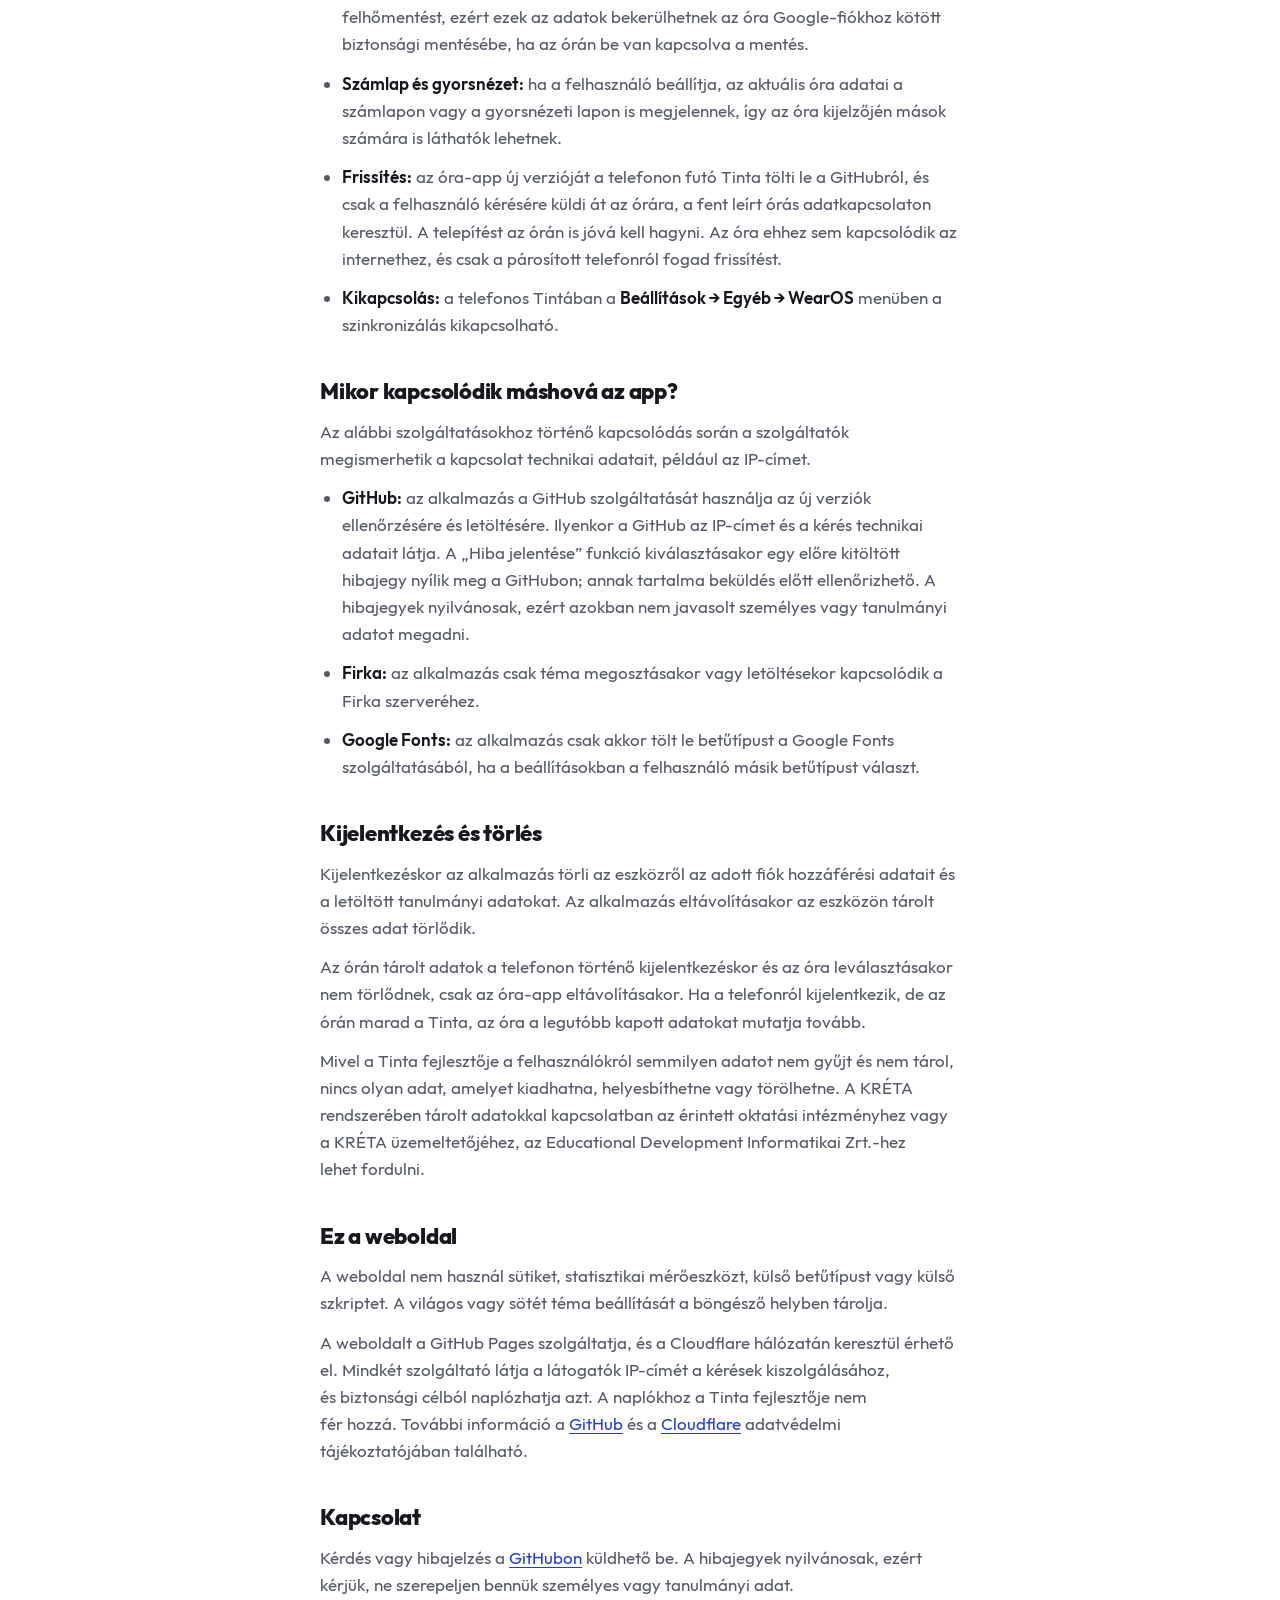
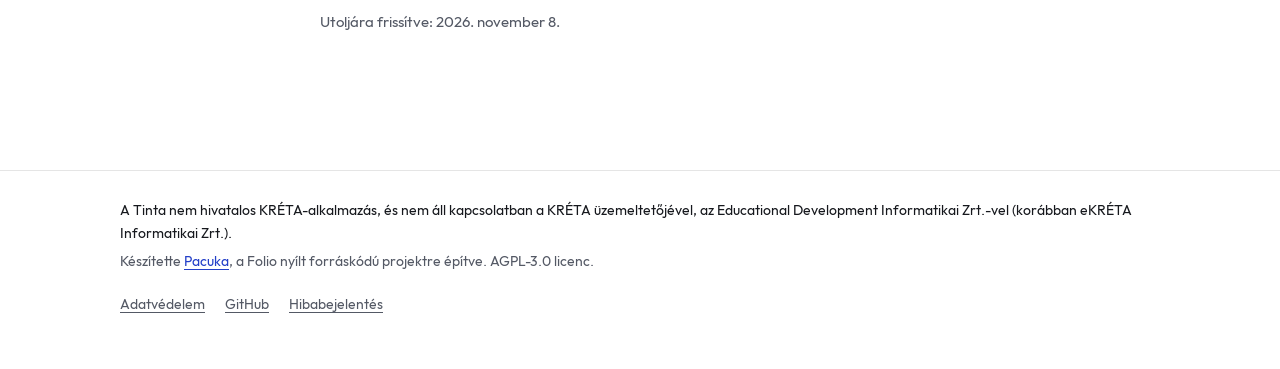
==== commit 874fb1cb: "Adatvédelem: az óra-app frissítése a telefonon keresztül Co-Authored-By: Claude Opus 5.5 <noreply@an" ====
--- a/adatvedelem.html
+++ b/adatvedelem.html
@@ -66,6 +66,7 @@
       <li><strong>Átvitel:</strong> az adatok a Google Play-szolgáltatások órás adatkapcsolatán (Wearable Data Layer) keresztül jutnak el az órára. Ha a telefon és az óra Bluetooth-on kapcsolódik, az átvitel közvetlenül, titkosított csatornán történik. Ha nincs Bluetooth-kapcsolat, az adatok a Google szerverein keresztül, végponttól végpontig titkosítva jutnak el az órára. Az adatokat csak a két eszközön futó Tinta olvashatja. A Tinta ehhez nem használ saját szervert.</li>
       <li><strong>Tárolás az órán:</strong> az óra-app a legutóbb kapott adatokat az órán tárolja, hogy kapcsolat nélkül is látszódjanak. Az óra-app jelenlegi verziója nem tiltja le a felhőmentést, ezért ezek az adatok bekerülhetnek az óra Google-fiókhoz kötött biztonsági mentésébe, ha az órán be van kapcsolva a mentés.</li>
       <li><strong>Számlap és gyorsnézet:</strong> ha a felhasználó beállítja, az aktuális óra adatai a számlapon vagy a gyorsnézeti lapon is megjelennek, így az óra kijelzőjén mások számára is láthatók lehetnek.</li>
+      <li><strong>Frissítés:</strong> az óra-app új verzióját a telefonon futó Tinta tölti le a GitHubról, és csak a felhasználó kérésére küldi át az órára, a fent leírt órás adatkapcsolaton keresztül. A telepítést az órán is jóvá kell hagyni. Az óra ehhez sem kapcsolódik az internethez, és csak a párosított telefonról fogad frissítést.</li>
       <li><strong>Kikapcsolás:</strong> a telefonos Tintában a <strong>Beállítások → Egyéb → WearOS</strong> menüben a szinkronizálás kikapcsolható.</li>
     </ul>
 
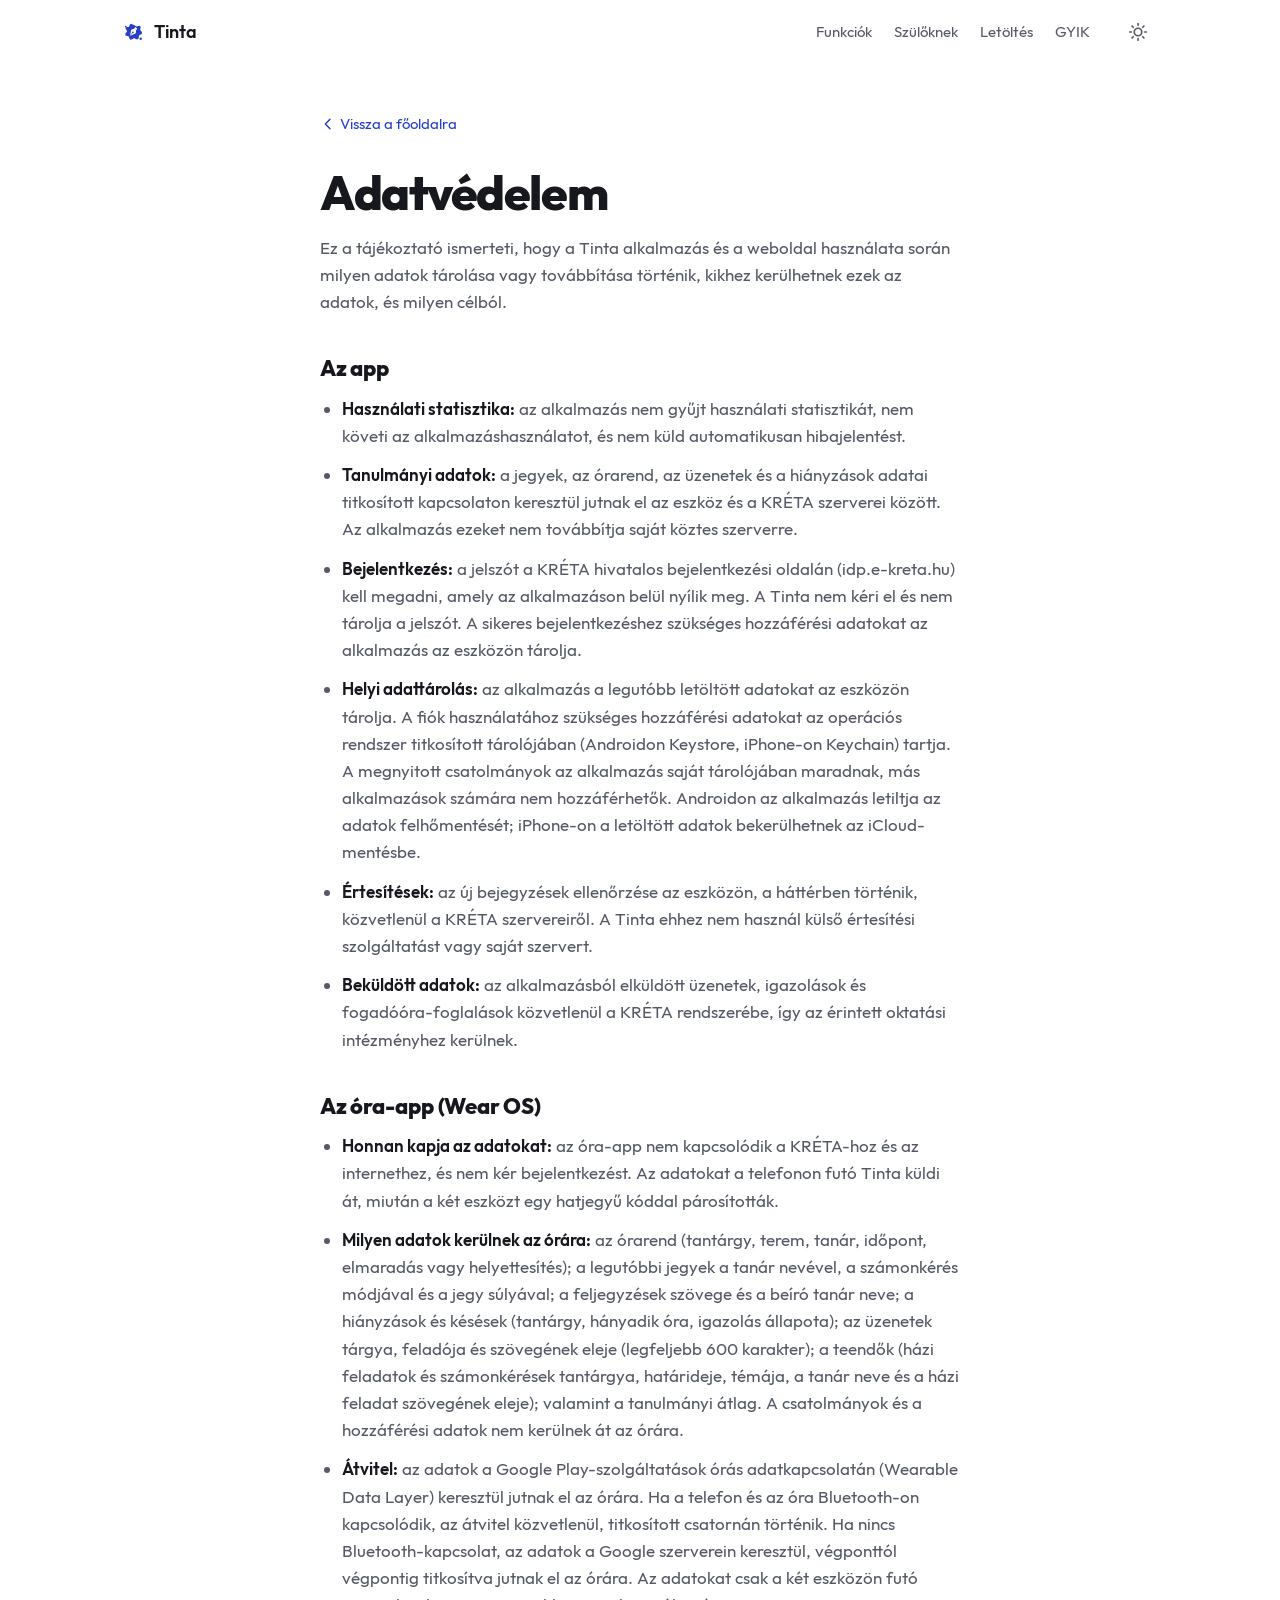
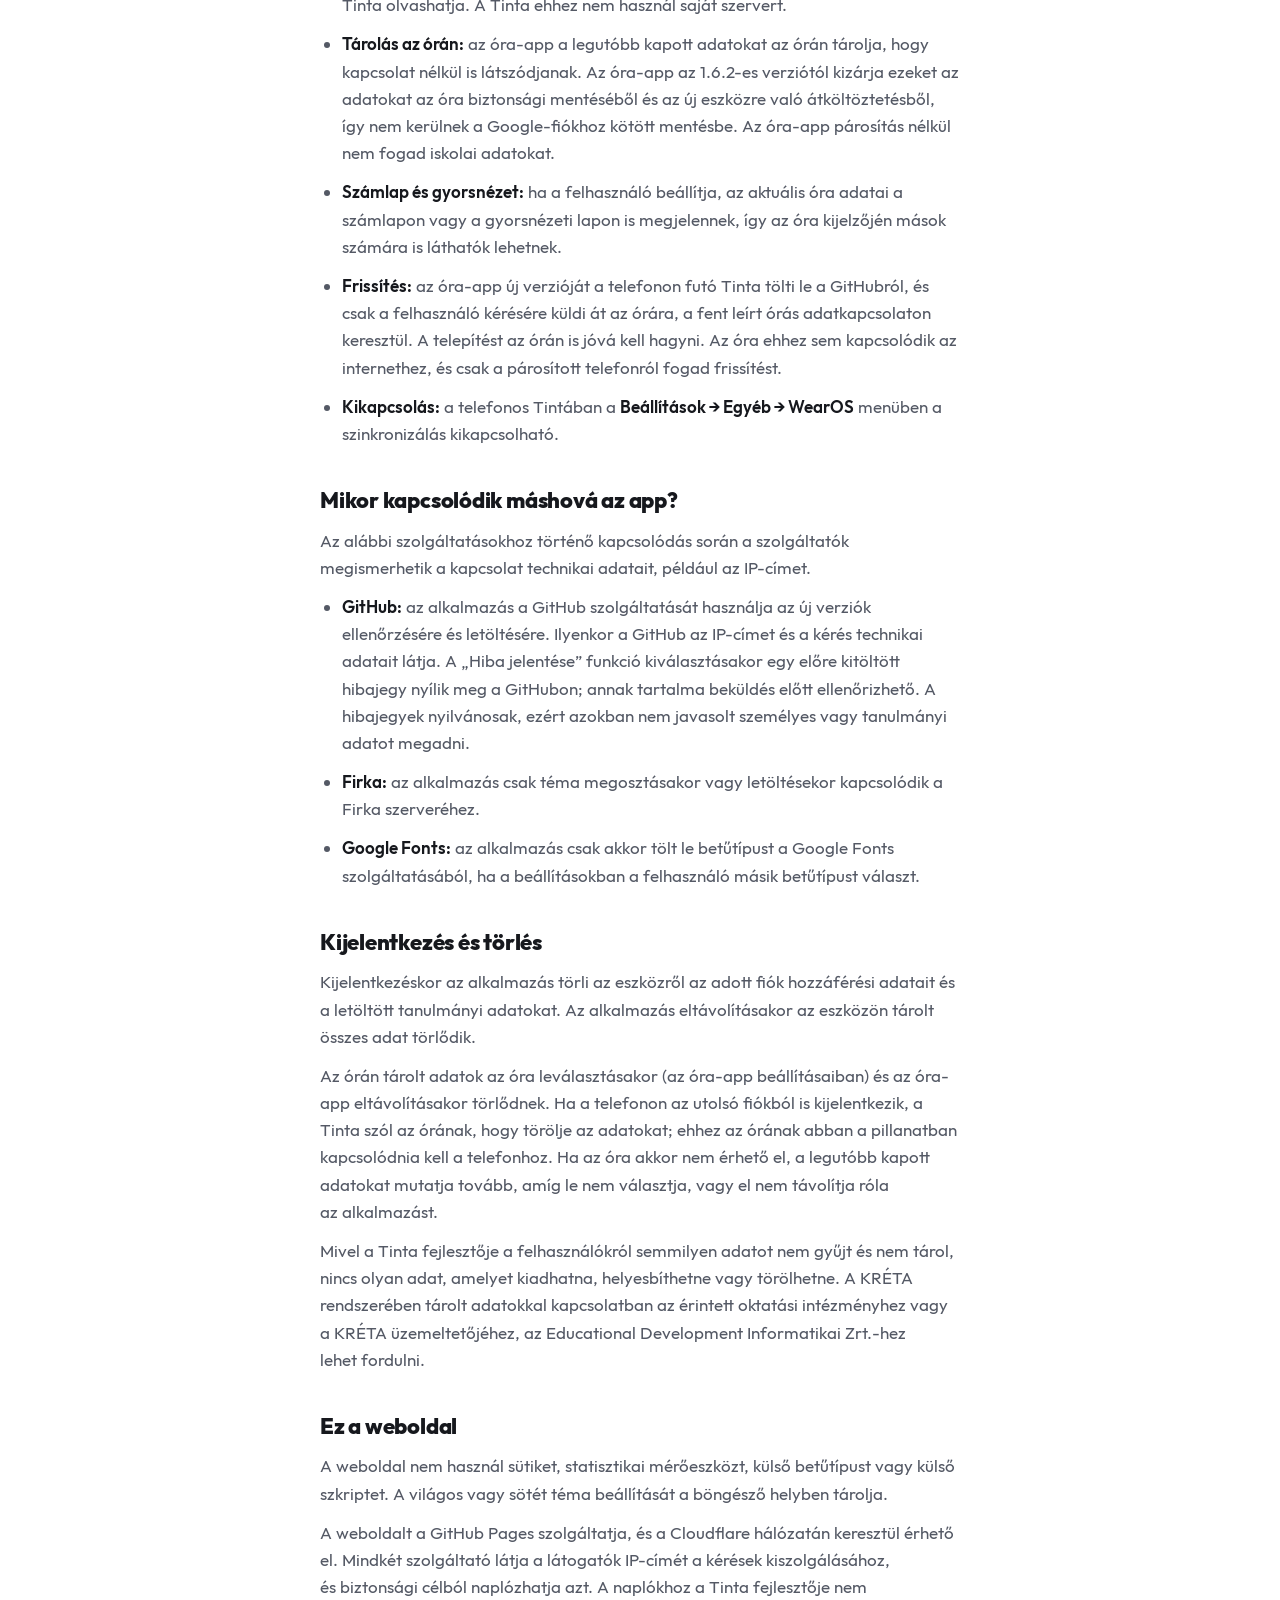
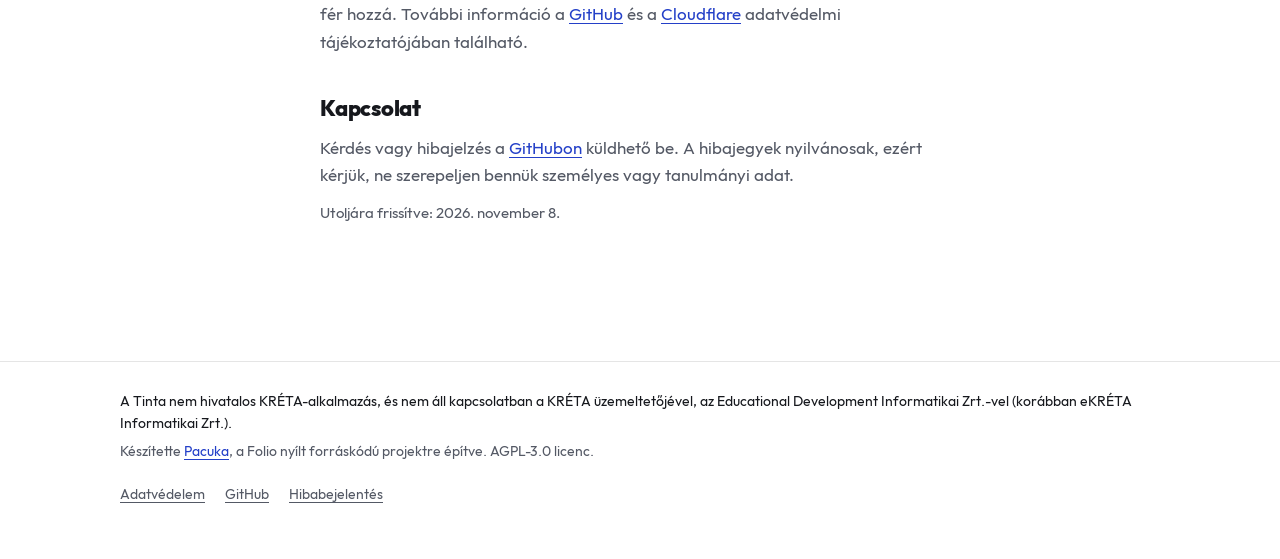
==== commit 405e1551: "Adatvédelem: óra-app 1.6.2 (nincs mentés, törlés leválasztáskor és kijelentkezéskor, részletesebb ad" ====
--- a/adatvedelem.html
+++ b/adatvedelem.html
@@ -62,9 +62,9 @@
     <h2>Az óra-app (Wear OS)</h2>
     <ul>
       <li><strong>Honnan kapja az adatokat:</strong> az óra-app nem kapcsolódik a KRÉTA-hoz és az internethez, és nem kér bejelentkezést. Az adatokat a telefonon futó Tinta küldi át, miután a két eszközt egy hatjegyű kóddal párosították.</li>
-      <li><strong>Milyen adatok kerülnek az órára:</strong> az órarend (tantárgy, terem, tanár, időpont, elmaradás vagy helyettesítés), a legutóbbi jegyek, a feljegyzések szövege, a hiányzások, az üzenetek tárgya és feladója, a teendők (házi feladatok és számonkérések tantárgya és határideje), valamint a tanulmányi átlag. A hozzáférési adatok nem kerülnek át az órára.</li>
+      <li><strong>Milyen adatok kerülnek az órára:</strong> az órarend (tantárgy, terem, tanár, időpont, elmaradás vagy helyettesítés); a legutóbbi jegyek a tanár nevével, a számonkérés módjával és a jegy súlyával; a feljegyzések szövege és a beíró tanár neve; a hiányzások és késések (tantárgy, hányadik óra, igazolás állapota); az üzenetek tárgya, feladója és szövegének eleje (legfeljebb 600 karakter); a teendők (házi feladatok és számonkérések tantárgya, határideje, témája, a tanár neve és a házi feladat szövegének eleje); valamint a tanulmányi átlag. A csatolmányok és a hozzáférési adatok nem kerülnek át az órára.</li>
       <li><strong>Átvitel:</strong> az adatok a Google Play-szolgáltatások órás adatkapcsolatán (Wearable Data Layer) keresztül jutnak el az órára. Ha a telefon és az óra Bluetooth-on kapcsolódik, az átvitel közvetlenül, titkosított csatornán történik. Ha nincs Bluetooth-kapcsolat, az adatok a Google szerverein keresztül, végponttól végpontig titkosítva jutnak el az órára. Az adatokat csak a két eszközön futó Tinta olvashatja. A Tinta ehhez nem használ saját szervert.</li>
-      <li><strong>Tárolás az órán:</strong> az óra-app a legutóbb kapott adatokat az órán tárolja, hogy kapcsolat nélkül is látszódjanak. Az óra-app jelenlegi verziója nem tiltja le a felhőmentést, ezért ezek az adatok bekerülhetnek az óra Google-fiókhoz kötött biztonsági mentésébe, ha az órán be van kapcsolva a mentés.</li>
+      <li><strong>Tárolás az órán:</strong> az óra-app a legutóbb kapott adatokat az órán tárolja, hogy kapcsolat nélkül is látszódjanak. Az óra-app az 1.6.2-es verziótól kizárja ezeket az adatokat az óra biztonsági mentéséből és az új eszközre való átköltöztetésből, így nem kerülnek a Google-fiókhoz kötött mentésbe. Az óra-app párosítás nélkül nem fogad iskolai adatokat.</li>
       <li><strong>Számlap és gyorsnézet:</strong> ha a felhasználó beállítja, az aktuális óra adatai a számlapon vagy a gyorsnézeti lapon is megjelennek, így az óra kijelzőjén mások számára is láthatók lehetnek.</li>
       <li><strong>Frissítés:</strong> az óra-app új verzióját a telefonon futó Tinta tölti le a GitHubról, és csak a felhasználó kérésére küldi át az órára, a fent leírt órás adatkapcsolaton keresztül. A telepítést az órán is jóvá kell hagyni. Az óra ehhez sem kapcsolódik az internethez, és csak a párosított telefonról fogad frissítést.</li>
       <li><strong>Kikapcsolás:</strong> a telefonos Tintában a <strong>Beállítások → Egyéb → WearOS</strong> menüben a szinkronizálás kikapcsolható.</li>
@@ -80,7 +80,7 @@
 
     <h2>Kijelentkezés és törlés</h2>
     <p>Kijelentkezéskor az alkalmazás törli az eszközről az adott fiók hozzáférési adatait és a letöltött tanulmányi adatokat. Az alkalmazás eltávolításakor az eszközön tárolt összes adat törlődik.</p>
-    <p>Az órán tárolt adatok a telefonon történő kijelentkezéskor és az óra leválasztásakor nem törlődnek, csak az óra-app eltávolításakor. Ha a telefonról kijelentkezik, de az órán marad a Tinta, az óra a legutóbb kapott adatokat mutatja tovább.</p>
+    <p>Az órán tárolt adatok az óra leválasztásakor (az óra-app beállításaiban) és az óra-app eltávolításakor törlődnek. Ha a telefonon az utolsó fiókból is kijelentkezik, a Tinta szól az órának, hogy törölje az adatokat; ehhez az órának abban a pillanatban kapcsolódnia kell a telefonhoz. Ha az óra akkor nem érhető el, a legutóbb kapott adatokat mutatja tovább, amíg le nem választja, vagy el nem távolítja róla az alkalmazást.</p>
     <p>Mivel a Tinta fejlesztője a felhasználókról semmilyen adatot nem gyűjt és nem tárol, nincs olyan adat, amelyet kiadhatna, helyesbíthetne vagy törölhetne. A KRÉTA rendszerében tárolt adatokkal kapcsolatban az érintett oktatási intézményhez vagy a KRÉTA üzemeltetőjéhez, az Educational Development Informatikai Zrt.-hez lehet fordulni.</p>
 
     <h2>Ez a weboldal</h2>
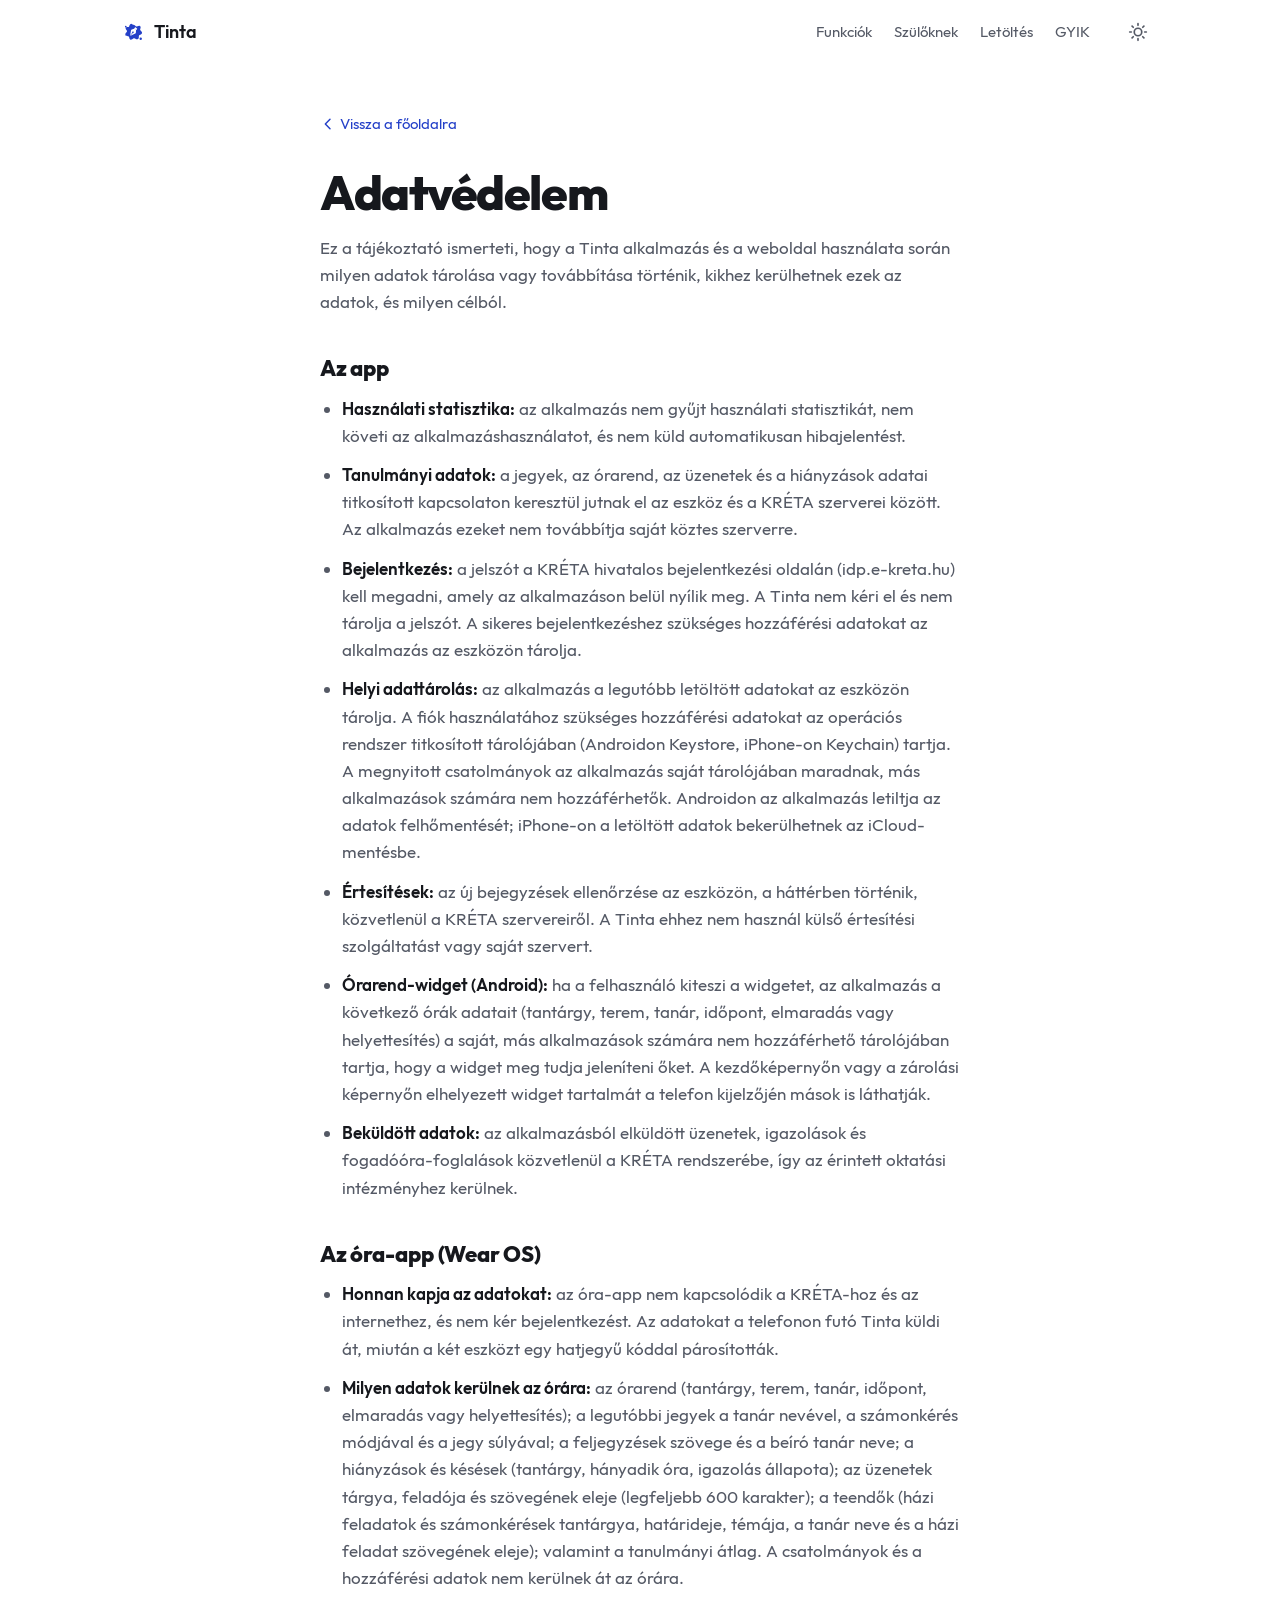
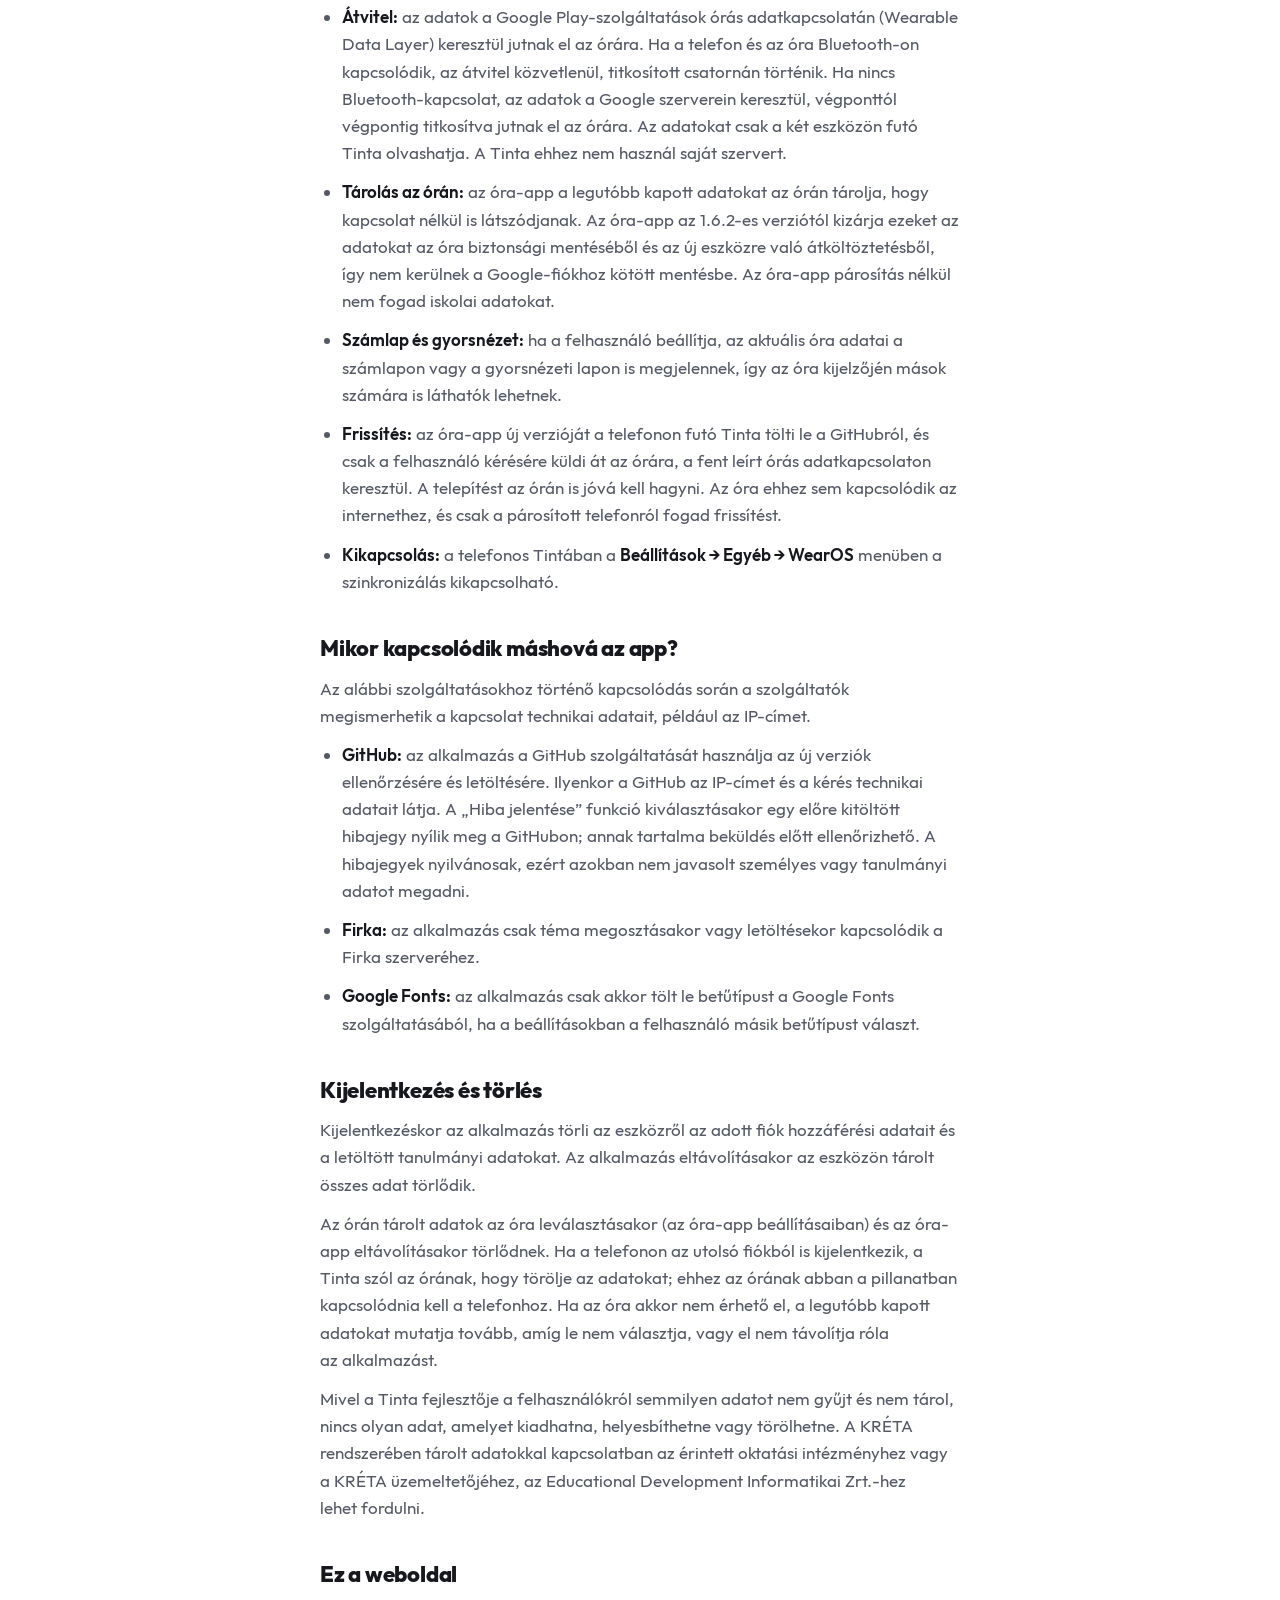
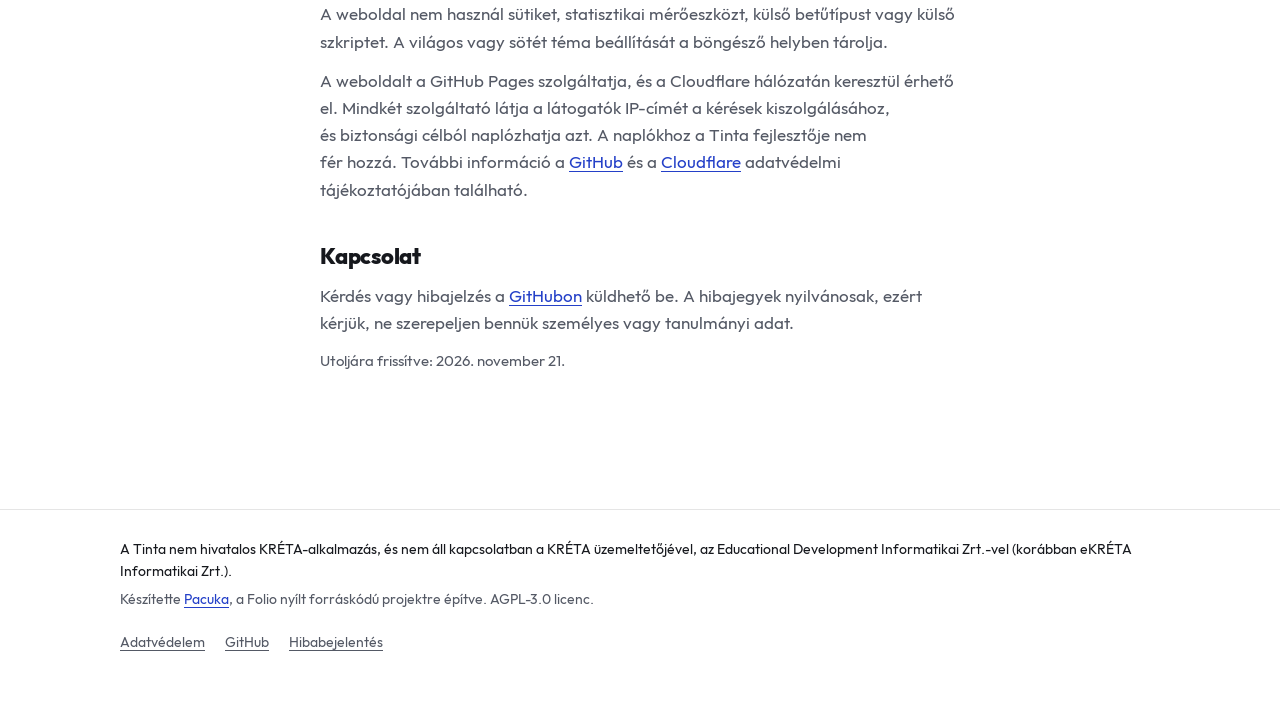
==== commit 2c4703e8: "adatvédelem: órarend-widget Co-Authored-By: Claude Opus 5.5 <noreply@anthropic.com>" ====
--- a/adatvedelem.html
+++ b/adatvedelem.html
@@ -56,6 +56,7 @@
       <li><strong>Bejelentkezés:</strong> a jelszót a KRÉTA hivatalos bejelentkezési oldalán (<span class="nowrap">idp.e-kreta.hu</span>) kell megadni, amely az alkalmazáson belül nyílik meg. A Tinta nem kéri el és nem tárolja a jelszót. A sikeres bejelentkezéshez szükséges hozzáférési adatokat az alkalmazás az eszközön tárolja.</li>
       <li><strong>Helyi adattárolás:</strong> az alkalmazás a legutóbb letöltött adatokat az eszközön tárolja. A fiók használatához szükséges hozzáférési adatokat az operációs rendszer titkosított tárolójában (Androidon Keystore, iPhone-on Keychain) tartja. A megnyitott csatolmányok az alkalmazás saját tárolójában maradnak, más alkalmazások számára nem hozzáférhetők. Androidon az alkalmazás letiltja az adatok felhőmentését; iPhone-on a letöltött adatok bekerülhetnek az iCloud-mentésbe.</li>
       <li><strong>Értesítések:</strong> az új bejegyzések ellenőrzése az eszközön, a háttérben történik, közvetlenül a KRÉTA szervereiről. A Tinta ehhez nem használ külső értesítési szolgáltatást vagy saját szervert.</li>
+      <li><strong>Órarend-widget (Android):</strong> ha a felhasználó kiteszi a widgetet, az alkalmazás a következő órák adatait (tantárgy, terem, tanár, időpont, elmaradás vagy helyettesítés) a saját, más alkalmazások számára nem hozzáférhető tárolójában tartja, hogy a widget meg tudja jeleníteni őket. A kezdőképernyőn vagy a zárolási képernyőn elhelyezett widget tartalmát a telefon kijelzőjén mások is láthatják.</li>
       <li><strong>Beküldött adatok:</strong> az alkalmazásból elküldött üzenetek, igazolások és fogadóóra-foglalások közvetlenül a KRÉTA rendszerébe, így az érintett oktatási intézményhez kerülnek.</li>
     </ul>
 
@@ -90,7 +91,7 @@
     <h2>Kapcsolat</h2>
     <p>Kérdés vagy hibajelzés a <a href="https://github.com/Pacuka/tinta/issues">GitHubon</a> küldhető be. A hibajegyek nyilvánosak, ezért kérjük, ne szerepeljen bennük személyes vagy tanulmányi adat.</p>
 
-    <p class="small">Utoljára frissítve: 2026. november 8.</p>
+    <p class="small">Utoljára frissítve: 2026. november 21.</p>
   </article>
 </main>
 
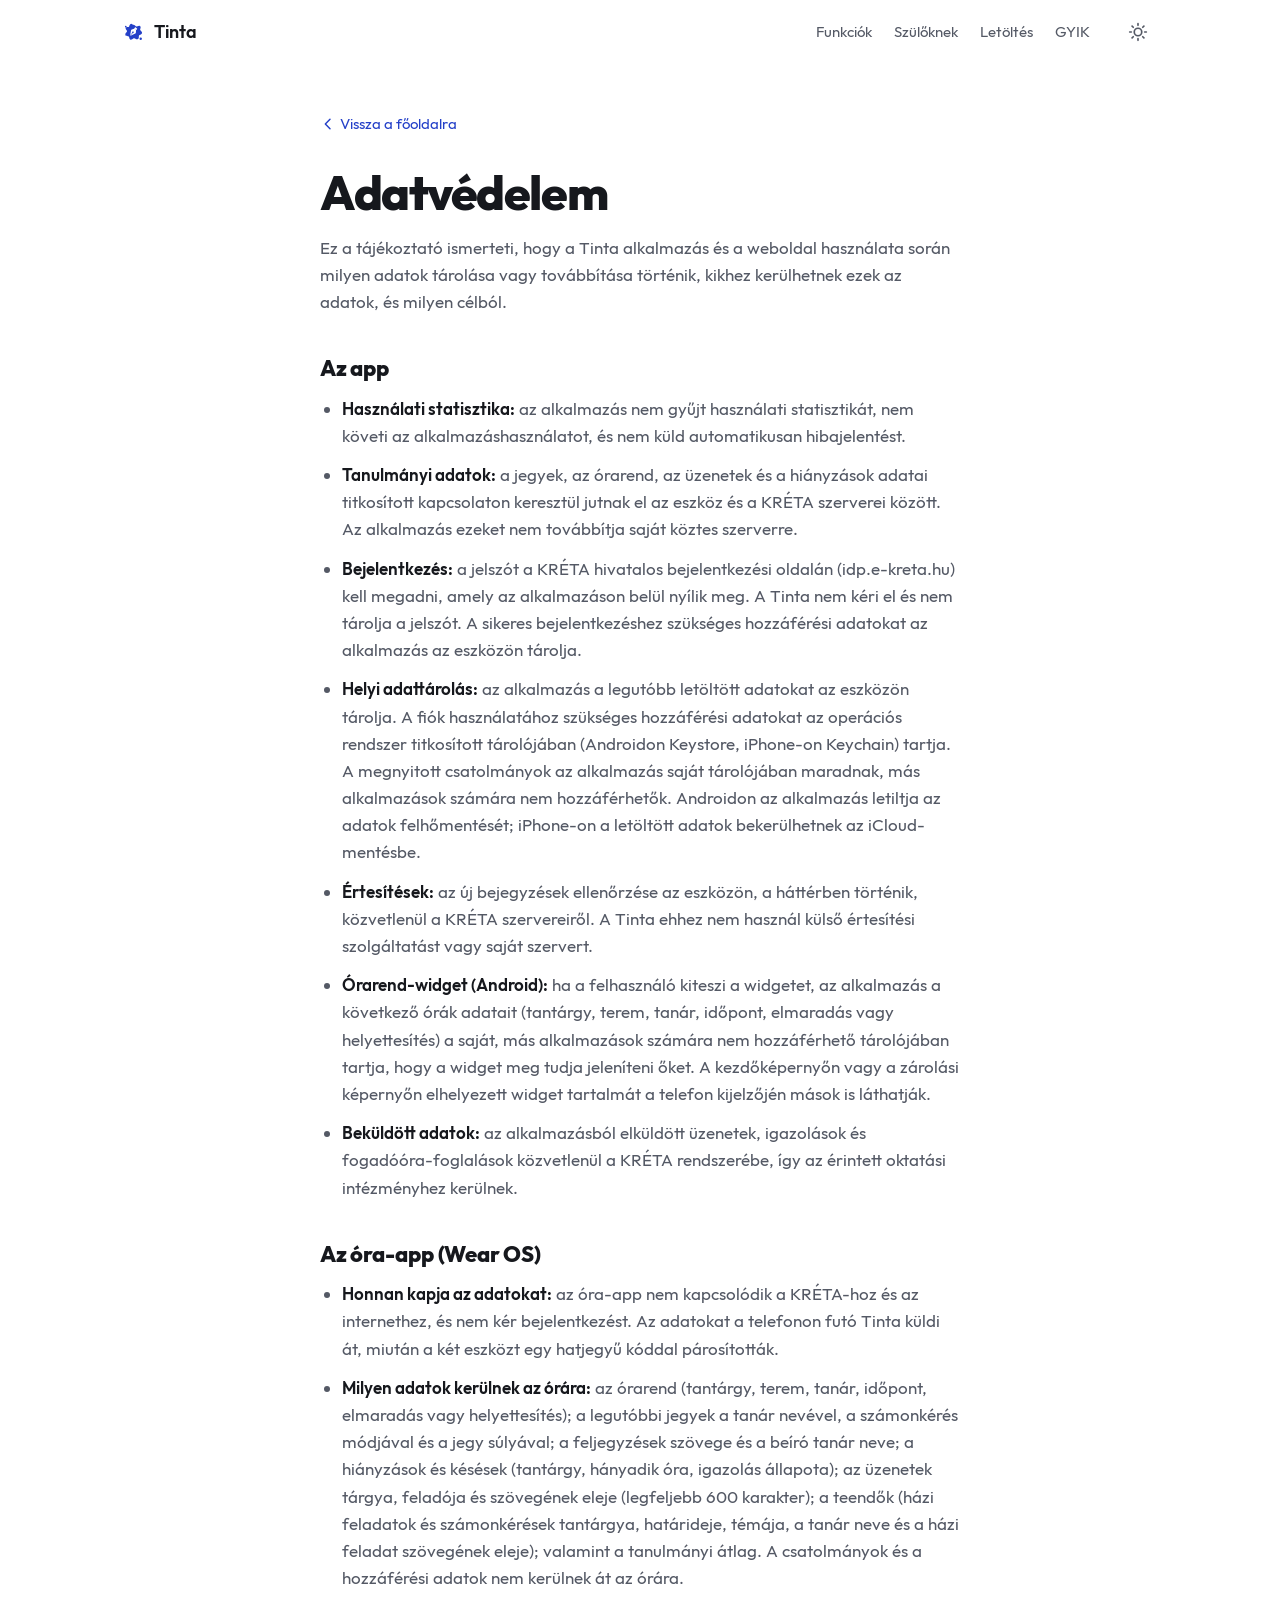
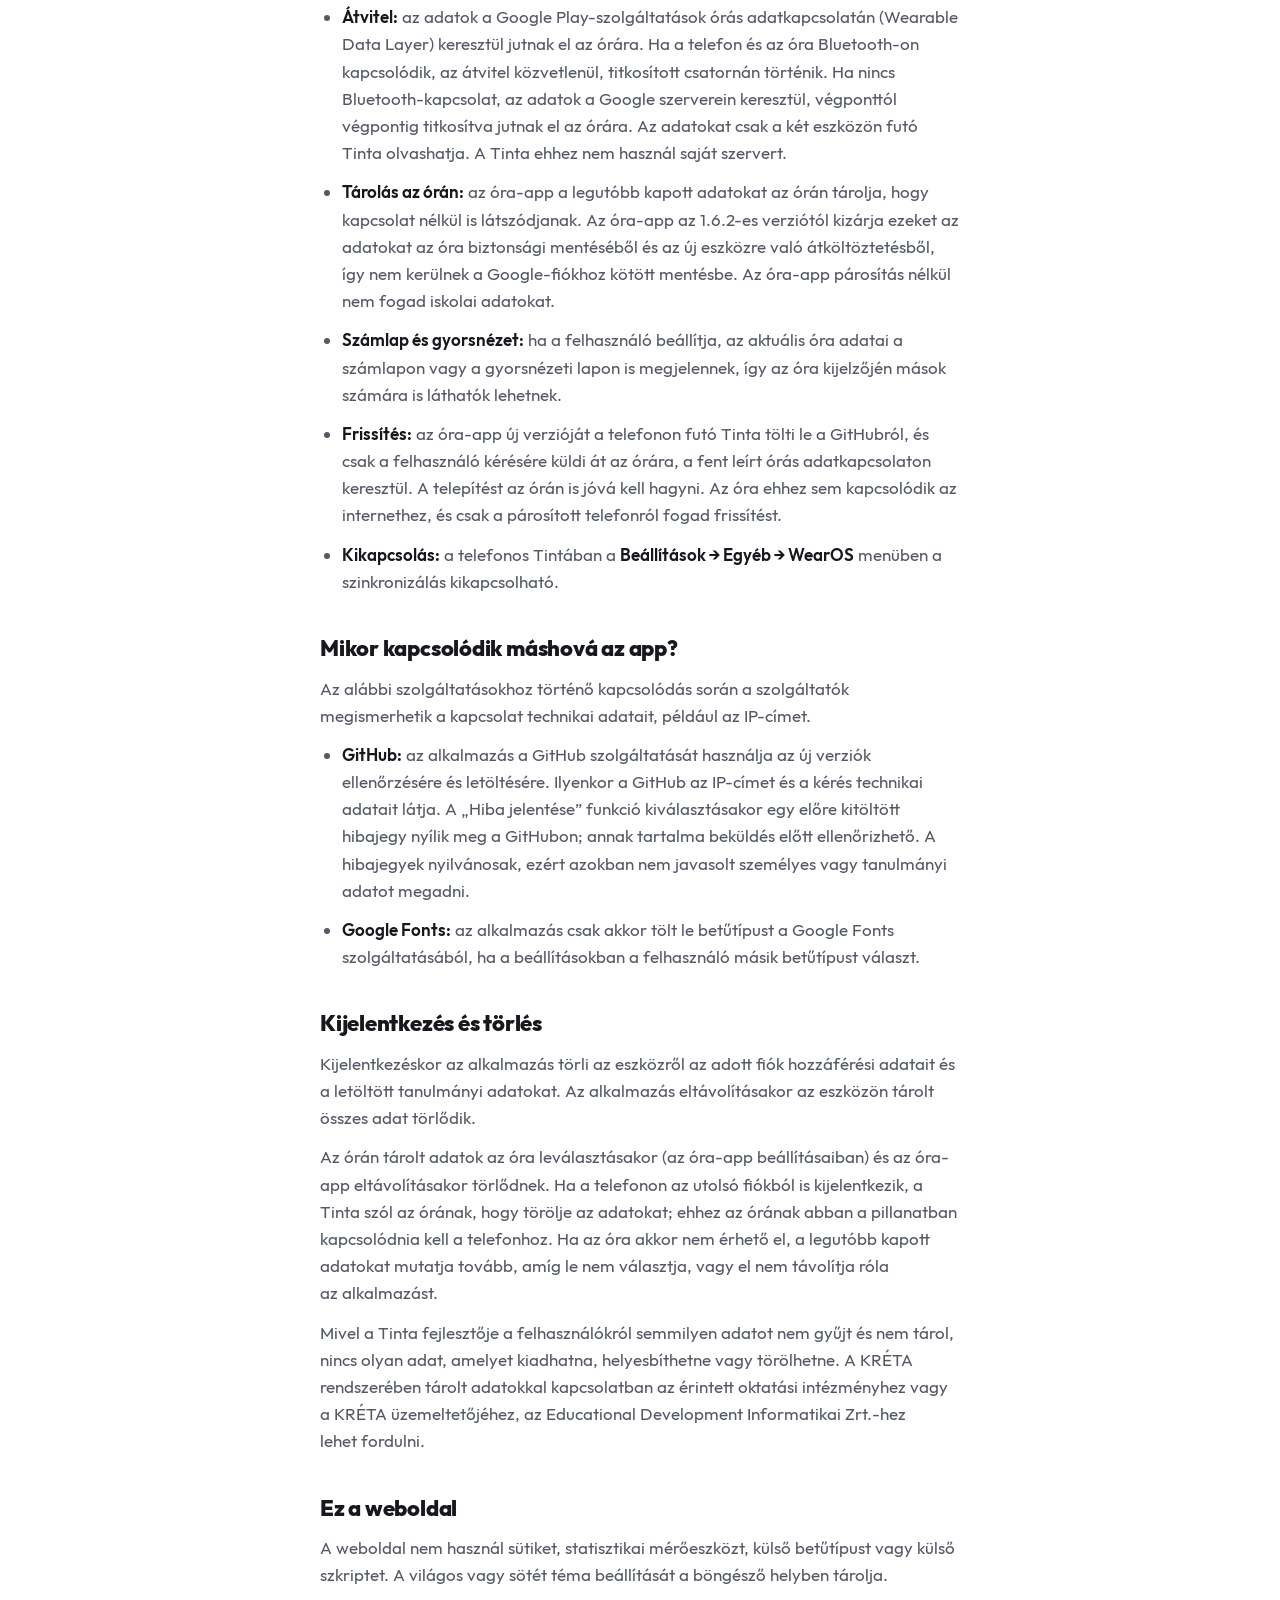
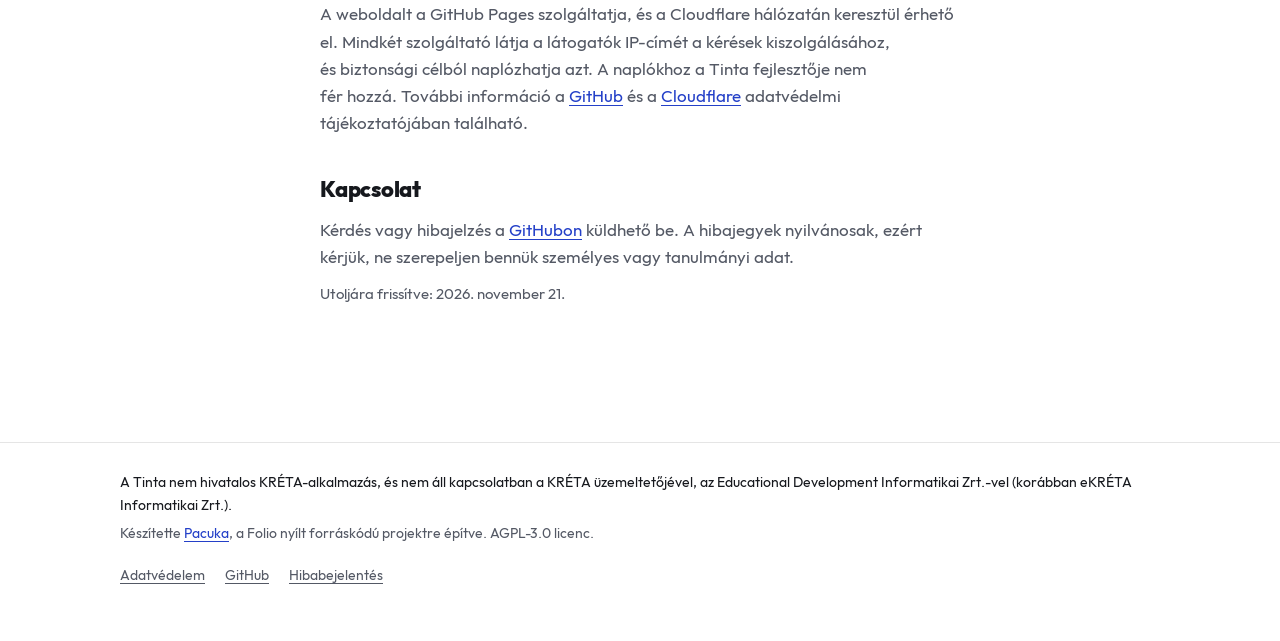
==== commit aed99fec: "adatvédelem: Firka-témamegosztás kivéve (az appban nem érhető el) Co-Authored-By: Claude Opus 5.5 <n" ====
--- a/adatvedelem.html
+++ b/adatvedelem.html
@@ -75,7 +75,6 @@
     <p>Az alábbi szolgáltatásokhoz történő kapcsolódás során a szolgáltatók megismerhetik a kapcsolat technikai adatait, például az IP-címet.</p>
     <ul>
       <li><strong>GitHub:</strong> az alkalmazás a GitHub szolgáltatását használja az új verziók ellenőrzésére és letöltésére. Ilyenkor a GitHub az IP-címet és a kérés technikai adatait látja. A „Hiba jelentése” funkció kiválasztásakor egy előre kitöltött hibajegy nyílik meg a GitHubon; annak tartalma beküldés előtt ellenőrizhető. A hibajegyek nyilvánosak, ezért azokban nem javasolt személyes vagy tanulmányi adatot megadni.</li>
-      <li><strong>Firka:</strong> az alkalmazás csak téma megosztásakor vagy letöltésekor kapcsolódik a Firka szerveréhez.</li>
       <li><strong>Google Fonts:</strong> az alkalmazás csak akkor tölt le betűtípust a Google Fonts szolgáltatásából, ha a beállításokban a felhasználó másik betűtípust választ.</li>
     </ul>
 
